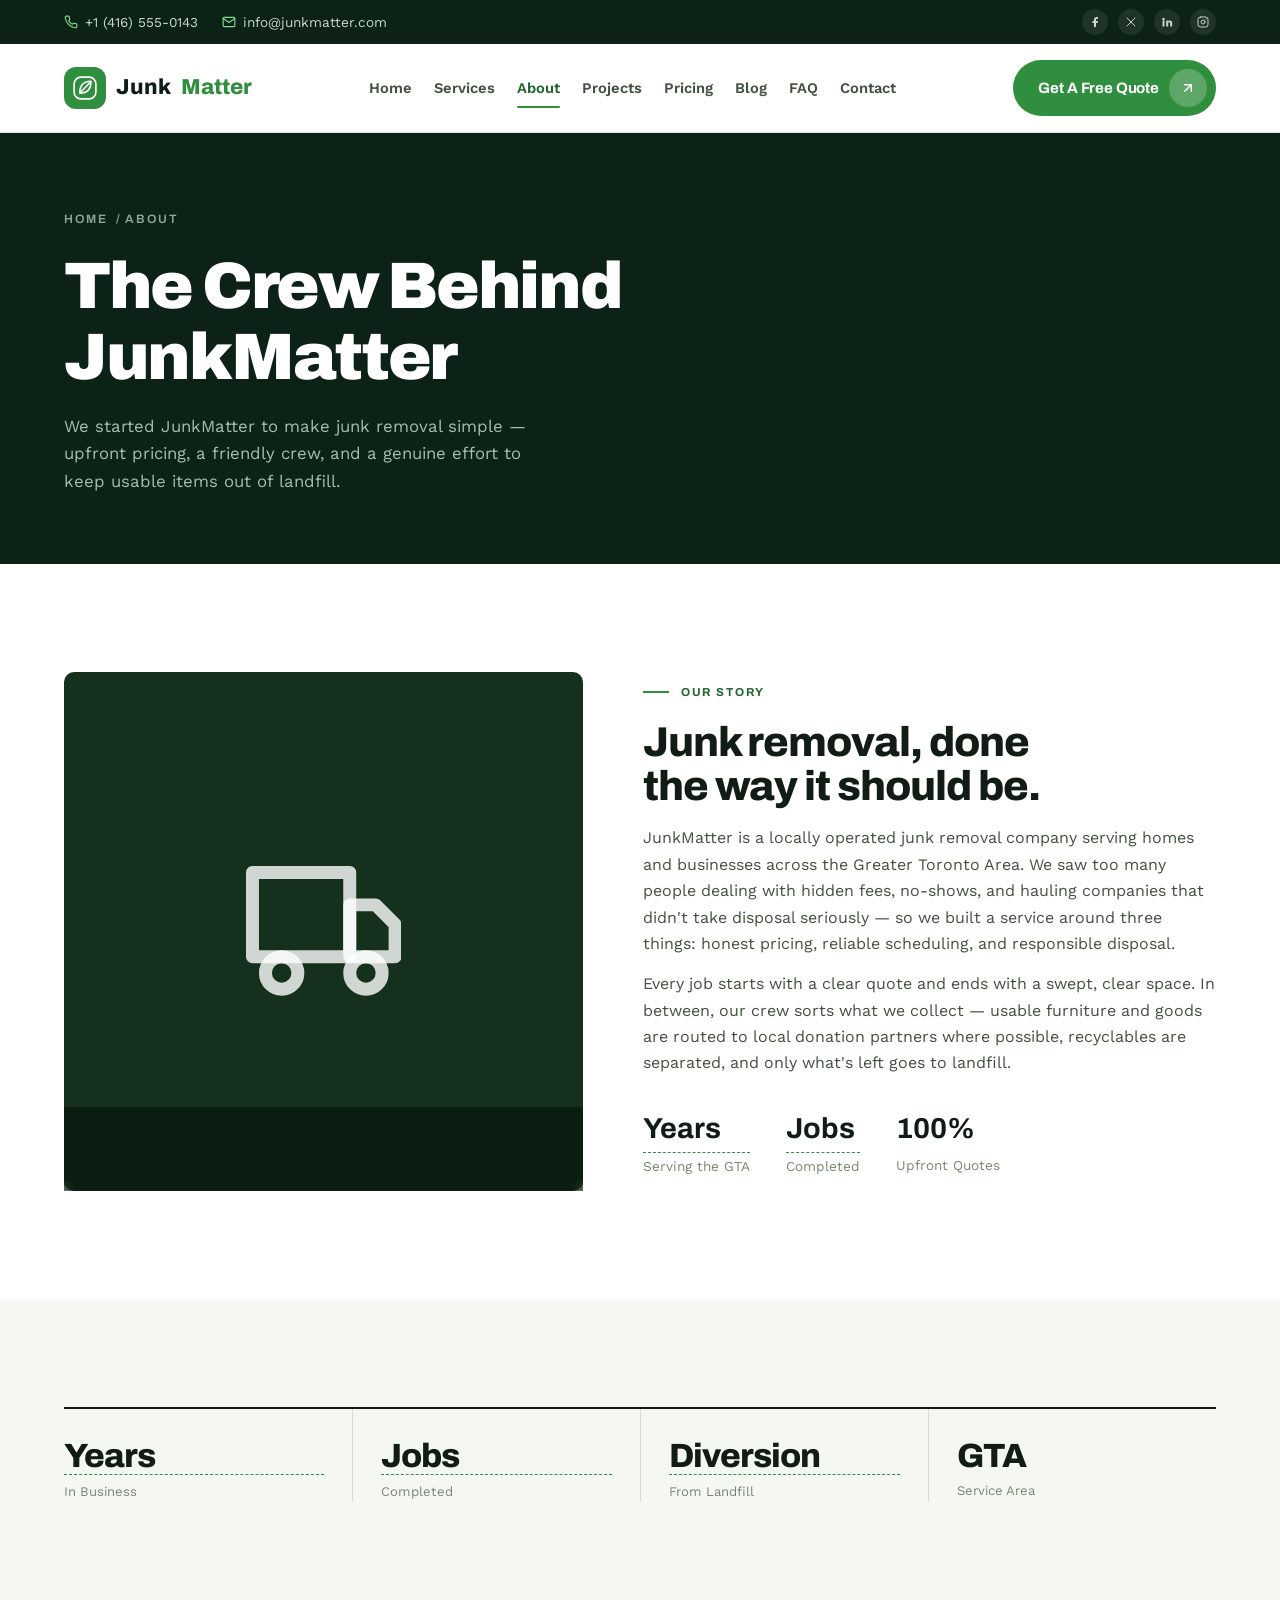
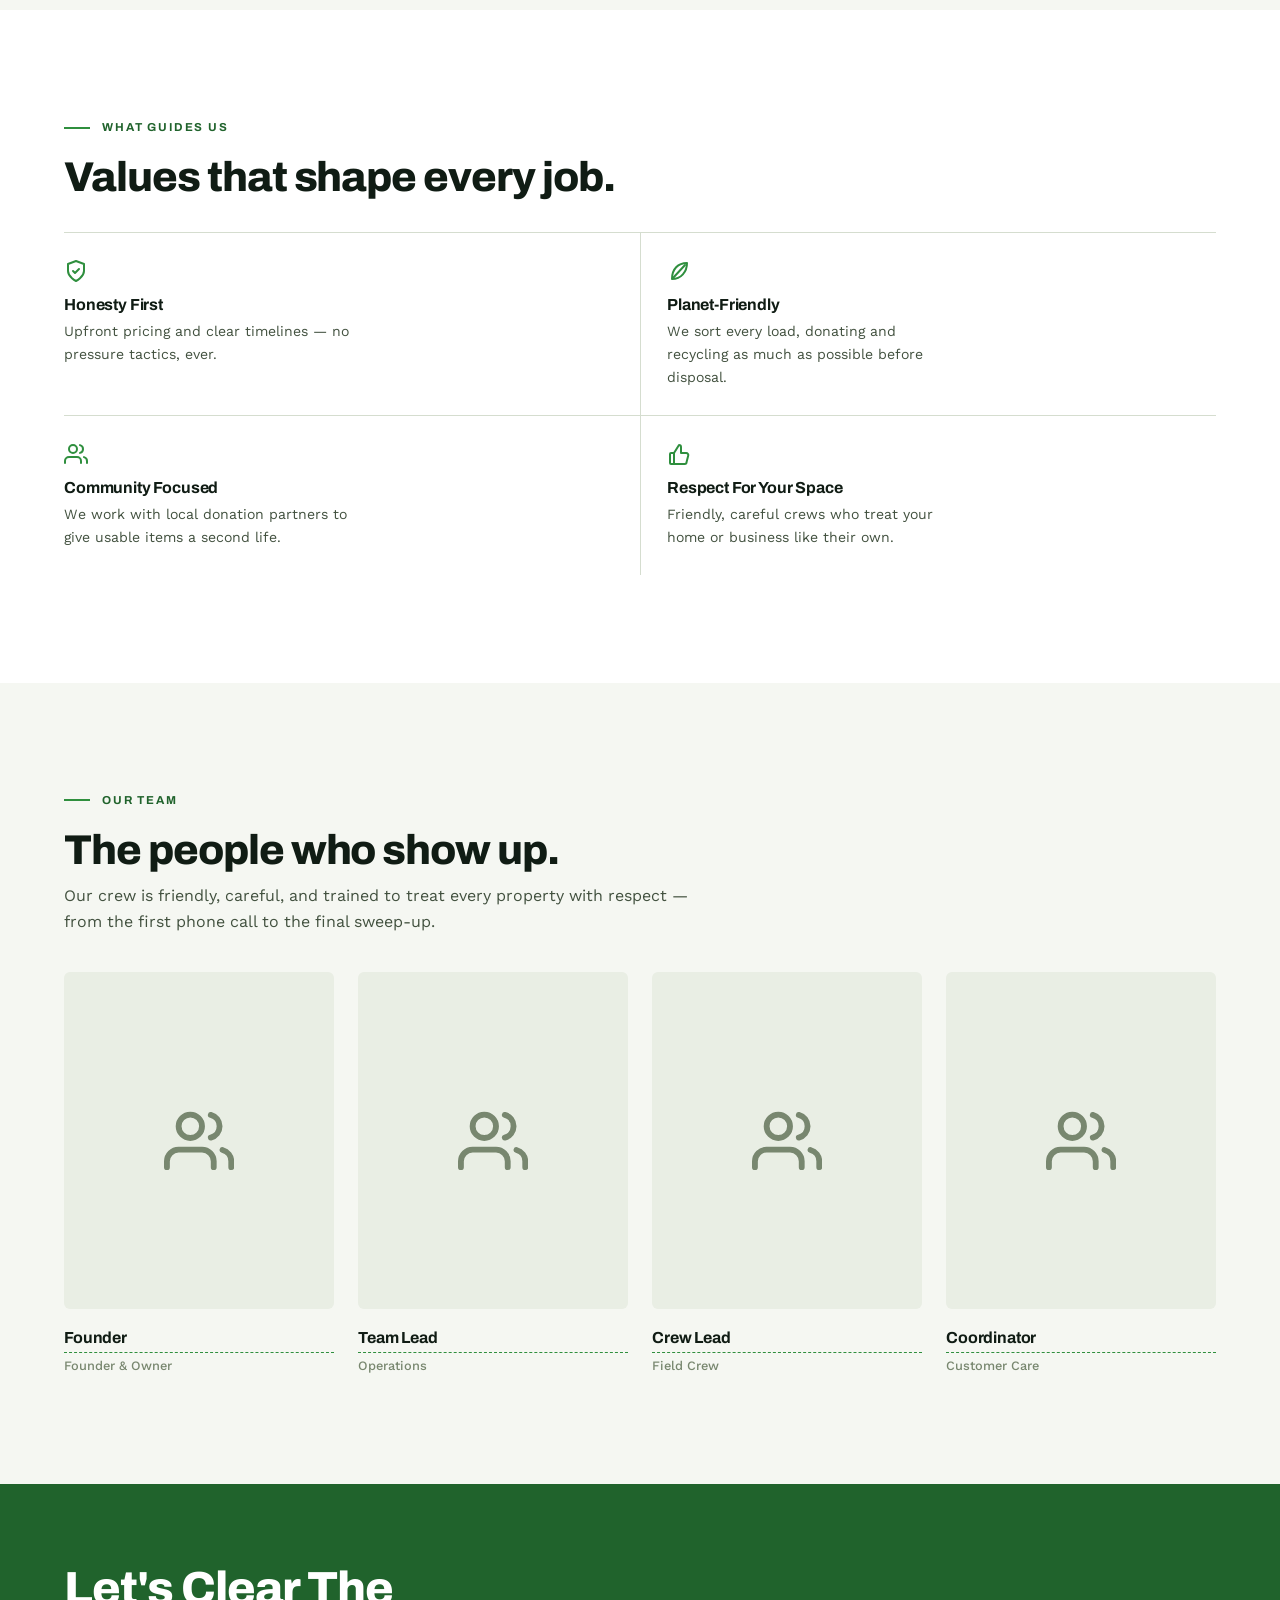
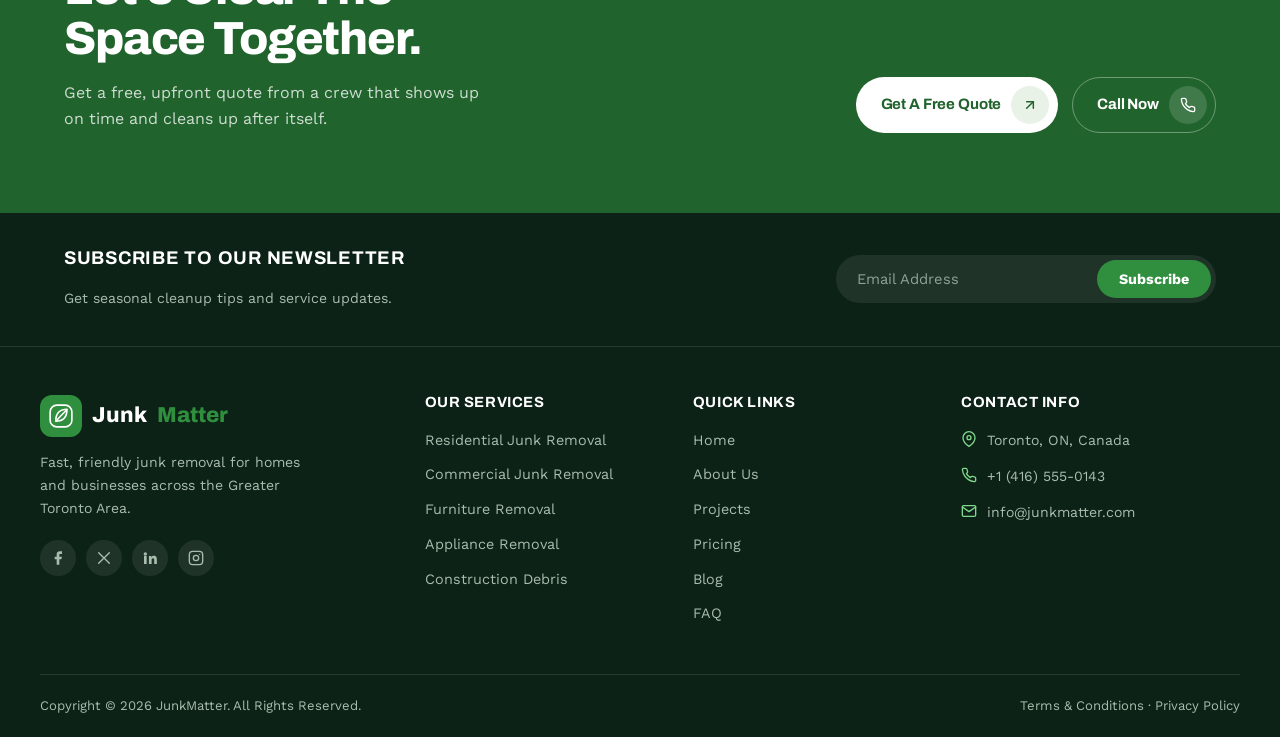
==== about.html @ ed6e687f "Correct contact email domain to junkmatter.com Updates both the mailto: hrefs and the visible text a" ====
<!DOCTYPE html>
<html lang="en">
<head>
<meta charset="UTF-8">
<meta name="viewport" content="width=device-width, initial-scale=1.0">
<title>About Us | JunkMatter</title>
<meta name="description" content="Meet JunkMatter — a local junk removal company serving the Greater Toronto Area with upfront pricing, a friendly crew, and a commitment to donating and recycling before anything goes to landfill.">
<!-- Social sharing. images/social-banner.jpg is the marketing banner
     (logo + headline + CTA baked in) — the one place a composite
     graphic belongs, since link previews have no layout of their own.
     NOTE: once the domain is live, change og:image to an absolute URL
     (https://yourdomain.com/images/social-banner.jpg) — several
     platforms will not resolve a relative path. -->
<meta property="og:type" content="website">
<meta property="og:site_name" content="JunkMatter">
<meta property="og:title" content="About Us | JunkMatter">
<meta property="og:description" content="Meet JunkMatter — a local junk removal company serving the Greater Toronto Area with upfront pricing, a friendly crew, and a commitment to donating and recycling before anything goes to landfill.">
<meta property="og:image" content="images/social-banner.jpg">
<meta property="og:image:width" content="1200">
<meta property="og:image:height" content="630">
<meta property="og:image:alt" content="JunkMatter — we haul, you relax. Fast, friendly junk removal.">
<meta name="twitter:card" content="summary_large_image">
<meta name="twitter:title" content="About Us | JunkMatter">
<meta name="twitter:description" content="Meet JunkMatter — a local junk removal company serving the Greater Toronto Area with upfront pricing, a friendly crew, and a commitment to donating and recycling before anything goes to landfill.">
<meta name="twitter:image" content="images/social-banner.jpg">
<meta name="theme-color" content="#0d2216">
<link rel="icon" href="images/favicon.png" sizes="any">
<link rel="apple-touch-icon" href="images/apple-touch-icon.png">
<link rel="stylesheet" href="css/style.css">
<script>document.documentElement.classList.add('js')</script>
</head>
<body>

<svg style="position:absolute;width:0;height:0;overflow:hidden" aria-hidden="true">
<defs>
<symbol id="icon-mark" viewBox="0 0 32 32" fill="none" stroke="currentColor" stroke-width="2.2" stroke-linecap="round" stroke-linejoin="round"><rect x="1.5" y="1.5" width="29" height="29" rx="9"/><path d="M9 23C9 12 15 7 24 7C24 18 18 23 9 23Z"/><path d="M10.5 21.5C14 17.5 18 13.5 22.5 9"/></symbol>
<symbol id="icon-phone" viewBox="0 0 24 24" fill="none" stroke="currentColor" stroke-width="2" stroke-linecap="round" stroke-linejoin="round"><path d="M22 16.92v3a2 2 0 0 1-2.18 2 19.79 19.79 0 0 1-8.63-3.07 19.5 19.5 0 0 1-6-6 19.79 19.79 0 0 1-3.07-8.67A2 2 0 0 1 4.11 2h3a2 2 0 0 1 2 1.72c.127.96.361 1.903.7 2.81a2 2 0 0 1-.45 2.11L8.09 9.91a16 16 0 0 0 6 6l1.27-1.27a2 2 0 0 1 2.11-.45c.907.339 1.85.573 2.81.7A2 2 0 0 1 22 16.92z"/></symbol>
<symbol id="icon-mail" viewBox="0 0 24 24" fill="none" stroke="currentColor" stroke-width="2" stroke-linecap="round" stroke-linejoin="round"><rect x="2" y="4" width="20" height="16" rx="2"/><path d="M22 6l-10 7L2 6"/></symbol>
<symbol id="icon-map-pin" viewBox="0 0 24 24" fill="none" stroke="currentColor" stroke-width="2" stroke-linecap="round" stroke-linejoin="round"><path d="M21 10c0 7-9 13-9 13s-9-6-9-13a9 9 0 0 1 18 0z"/><circle cx="12" cy="10" r="3"/></symbol>
<symbol id="icon-facebook" viewBox="0 0 24 24" fill="currentColor" stroke="none"><path d="M18 2h-3a5 5 0 0 0-5 5v3H7v4h3v8h4v-8h3l1-4h-4V7a1 1 0 0 1 1-1h3z"/></symbol>
<symbol id="icon-x" viewBox="0 0 24 24" fill="none" stroke="currentColor" stroke-width="2" stroke-linecap="round" stroke-linejoin="round"><path d="M4 4l16 16M20 4L4 20"/></symbol>
<symbol id="icon-linkedin" viewBox="0 0 24 24" fill="currentColor" stroke="none"><path d="M4.98 3.5a2.5 2.5 0 1 1 0 5 2.5 2.5 0 0 1 0-5zM3 9h4v12H3V9zm7 0h3.8v1.7h.1c.5-.9 1.8-1.9 3.7-1.9 4 0 4.7 2.6 4.7 6v6.2h-4v-5.5c0-1.3 0-3-1.8-3s-2.1 1.4-2.1 2.9V21h-4V9z"/></symbol>
<symbol id="icon-instagram" viewBox="0 0 24 24" fill="none" stroke="currentColor" stroke-width="2" stroke-linecap="round" stroke-linejoin="round"><rect x="2" y="2" width="20" height="20" rx="5"/><circle cx="12" cy="12" r="4"/><circle cx="17.5" cy="6.5" r="1" fill="currentColor" stroke="none"/></symbol>
<symbol id="icon-arrow-up-right" viewBox="0 0 24 24" fill="none" stroke="currentColor" stroke-width="2.2" stroke-linecap="round" stroke-linejoin="round"><path d="M7 17L17 7"/><path d="M7 7h10v10"/></symbol>
<symbol id="icon-arrow-right" viewBox="0 0 24 24" fill="none" stroke="currentColor" stroke-width="2" stroke-linecap="round" stroke-linejoin="round"><path d="M5 12h14"/><path d="M12 5l7 7-7 7"/></symbol>
<symbol id="icon-check" viewBox="0 0 24 24" fill="none" stroke="currentColor" stroke-width="2" stroke-linecap="round" stroke-linejoin="round"><path d="M20 6L9 17l-5-5"/></symbol>
<symbol id="icon-shield" viewBox="0 0 24 24" fill="none" stroke="currentColor" stroke-width="2" stroke-linecap="round" stroke-linejoin="round"><path d="M12 22s8-4 8-10V5l-8-3-8 3v7c0 6 8 10 8 10z"/><path d="M9 12l2 2 4-4"/></symbol>
<symbol id="icon-leaf" viewBox="0 0 24 24" fill="none" stroke="currentColor" stroke-width="2" stroke-linecap="round" stroke-linejoin="round"><path d="M5 20C5 10 11 4 20 4C20 13 14 20 5 20Z"/><path d="M6.5 18.5C10 14.5 14 10.5 18 6"/></symbol>
<symbol id="icon-truck" viewBox="0 0 24 24" fill="none" stroke="currentColor" stroke-width="2" stroke-linecap="round" stroke-linejoin="round"><rect x="1" y="3" width="15" height="13"/><path d="M16 8h4l3 3v5h-7V8z"/><circle cx="5.5" cy="18.5" r="2.5"/><circle cx="18.5" cy="18.5" r="2.5"/></symbol>
<symbol id="icon-users" viewBox="0 0 24 24" fill="none" stroke="currentColor" stroke-width="2" stroke-linecap="round" stroke-linejoin="round"><path d="M17 21v-2a4 4 0 0 0-4-4H5a4 4 0 0 0-4 4v2"/><circle cx="9" cy="7" r="4"/><path d="M23 21v-2a4 4 0 0 0-3-3.87"/><path d="M16 3.13a4 4 0 0 1 0 7.75"/></symbol>
<symbol id="icon-hand" viewBox="0 0 24 24" fill="none" stroke="currentColor" stroke-width="2" stroke-linecap="round" stroke-linejoin="round"><path d="M7 22V11l5-8a2 2 0 0 1 2 2v6h5.3a2 2 0 0 1 1.94 2.5l-1.65 6.5A2 2 0 0 1 17.65 22H7Z"/><path d="M7 22H4a1 1 0 0 1-1-1V12a1 1 0 0 1 1-1h3"/></symbol>
<symbol id="icon-clock" viewBox="0 0 24 24" fill="none" stroke="currentColor" stroke-width="2" stroke-linecap="round" stroke-linejoin="round"><circle cx="12" cy="12" r="9"/><path d="M12 7v5l3.5 2"/></symbol>
</defs>
</svg>

<div class="topbar">
  <div class="wrap">
    <div class="topbar-left">
      <a href="tel:14165550143"><svg><use href="#icon-phone"/></svg> +1 (416) 555-0143</a>
      <a href="mailto:info@junkmatter.com"><svg><use href="#icon-mail"/></svg> info@junkmatter.com</a>
    </div>
    <div class="topbar-social">
      <a href="#" aria-label="Facebook"><svg><use href="#icon-facebook"/></svg></a>
      <a href="#" aria-label="X"><svg><use href="#icon-x"/></svg></a>
      <a href="#" aria-label="LinkedIn"><svg><use href="#icon-linkedin"/></svg></a>
      <a href="#" aria-label="Instagram"><svg><use href="#icon-instagram"/></svg></a>
    </div>
  </div>
</div>

<header class="site-header">
  <nav class="nav wrap">
    <a href="index.html" class="brand">
      <span class="mark"><svg><use href="#icon-mark"/></svg></span>
      Junk<span class="accent">Matter</span>
    </a>
    <div class="nav-links">
      <a href="index.html">Home</a>
      <a href="services.html">Services</a>
      <a href="about.html" class="active">About</a>
      <a href="projects.html">Projects</a>
      <a href="pricing.html">Pricing</a>
      <a href="blog.html">Blog</a>
      <a href="faq.html">FAQ</a>
      <a href="contact.html">Contact</a>
    </div>
    <div class="nav-cta">
      <a href="contact.html" class="btn btn-solid"><span class="label">Get A Free Quote</span><span class="ic"><svg><use href="#icon-arrow-up-right"/></svg></span></a>
      <button class="nav-toggle" aria-label="Toggle menu"><span></span><span></span><span></span></button>
    </div>
  </nav>
</header>

<section class="page-hero">
  <div class="wrap">
    <div class="crumb"><a href="index.html">Home</a> / About</div>
    <h1>The Crew Behind JunkMatter</h1>
    <p class="lead">We started JunkMatter to make junk removal simple — upfront pricing, a friendly crew, and a genuine effort to keep usable items out of landfill.</p>
  </div>
</section>

<section class="section">
  <div class="wrap about-grid">
    <div class="about-visual reveal">
      <div class="frame"><img class="photo" src="images/about/crew.jpg" alt="The JunkMatter crew standing beside their truck" width="800" height="800" loading="lazy" decoding="async"><svg><use href="#icon-truck"/></svg></div>
      <div class="float-card">
        <span class="ic"><svg><use href="#icon-leaf"/></svg></span>
        <div><b>Donation &amp; Recycling First</b><span>Sorted before disposal</span></div>
      </div>
    </div>
    <div class="reveal">
      <p class="eyebrow">Our Story</p>
      <h2>Junk removal, done the way it should be.</h2>
      <p style="margin-top:16px">JunkMatter is a locally operated junk removal company serving homes and businesses across the Greater Toronto Area. We saw too many people dealing with hidden fees, no-shows, and hauling companies that didn't take disposal seriously — so we built a service around three things: honest pricing, reliable scheduling, and responsible disposal.</p>
      <p style="margin-top:14px">Every job starts with a clear quote and ends with a swept, clear space. In between, our crew sorts what we collect — usable furniture and goods are routed to local donation partners where possible, recyclables are separated, and only what's left goes to landfill.</p>
      <div class="about-stats">
        <div><b class="ph" title="Add years in business">Years</b><span>Serving the GTA</span></div>
        <div><b class="ph" title="Add jobs completed count">Jobs</b><span>Completed</span></div>
        <div><b>100%</b><span>Upfront Quotes</span></div>
      </div>
    </div>
  </div>
</section>

<section class="section surface">
  <div class="wrap">
    <div class="stat-band reveal">
      <div><b class="ph" title="Add years in business">Years</b><span>In Business</span></div>
      <div><b class="ph" title="Add jobs completed count">Jobs</b><span>Completed</span></div>
      <div><b class="ph" title="Add landfill diversion rate">Diversion</b><span>From Landfill</span></div>
      <div><b>GTA</b><span>Service Area</span></div>
    </div>
  </div>
</section>

<section class="section">
  <div class="wrap">
    <p class="eyebrow">What Guides Us</p>
    <h2>Values that shape every job.</h2>
    <div class="why-list" style="margin-top:32px">
      <div class="why-item reveal">
        <span class="ic"><svg><use href="#icon-shield"/></svg></span>
        <h4>Honesty First</h4>
        <p>Upfront pricing and clear timelines — no pressure tactics, ever.</p>
      </div>
      <div class="why-item reveal">
        <span class="ic"><svg><use href="#icon-leaf"/></svg></span>
        <h4>Planet-Friendly</h4>
        <p>We sort every load, donating and recycling as much as possible before disposal.</p>
      </div>
      <div class="why-item reveal">
        <span class="ic"><svg><use href="#icon-users"/></svg></span>
        <h4>Community Focused</h4>
        <p>We work with local donation partners to give usable items a second life.</p>
      </div>
      <div class="why-item reveal">
        <span class="ic"><svg><use href="#icon-hand"/></svg></span>
        <h4>Respect For Your Space</h4>
        <p>Friendly, careful crews who treat your home or business like their own.</p>
      </div>
    </div>
  </div>
</section>

<section class="section surface">
  <div class="wrap">
    <p class="eyebrow">Our Team</p>
    <h2>The people who show up.</h2>
    <p class="lead" style="margin-top:10px;max-width:640px">Our crew is friendly, careful, and trained to treat every property with respect — from the first phone call to the final sweep-up.</p>
    <div class="team-grid" style="margin-top:36px">
      <div class="team-card reveal">
        <div class="team-photo"><img class="photo" src="images/about/team-1.jpg" alt="Portrait of the JunkMatter founder" width="400" height="500" loading="lazy" decoding="async"><svg><use href="#icon-users"/></svg></div>
        <b class="ph" title="Add team member name">Founder</b>
        <span>Founder &amp; Owner</span>
      </div>
      <div class="team-card reveal">
        <div class="team-photo"><img class="photo" src="images/about/team-2.jpg" alt="Portrait of the operations lead" width="400" height="500" loading="lazy" decoding="async"><svg><use href="#icon-users"/></svg></div>
        <b class="ph" title="Add team member name">Team Lead</b>
        <span>Operations</span>
      </div>
      <div class="team-card reveal">
        <div class="team-photo"><img class="photo" src="images/about/team-3.jpg" alt="Portrait of the field crew lead" width="400" height="500" loading="lazy" decoding="async"><svg><use href="#icon-users"/></svg></div>
        <b class="ph" title="Add team member name">Crew Lead</b>
        <span>Field Crew</span>
      </div>
      <div class="team-card reveal">
        <div class="team-photo"><img class="photo" src="images/about/team-4.jpg" alt="Portrait of the customer care coordinator" width="400" height="500" loading="lazy" decoding="async"><svg><use href="#icon-users"/></svg></div>
        <b class="ph" title="Add team member name">Coordinator</b>
        <span>Customer Care</span>
      </div>
    </div>
  </div>
</section>

<section class="final-cta reveal">
  <div class="wrap">
    <h2>Let's Clear The Space Together.</h2>
    <p>Get a free, upfront quote from a crew that shows up on time and cleans up after itself.</p>
    <div class="row">
      <a href="contact.html" class="btn btn-white"><span class="label">Get A Free Quote</span><span class="ic"><svg><use href="#icon-arrow-up-right"/></svg></span></a>
      <a href="tel:14165550143" class="btn btn-outline-light"><span class="label">Call Now</span><span class="ic"><svg><use href="#icon-phone"/></svg></span></a>
    </div>
  </div>
</section>

<footer>
  <div class="footer-top">
    <div class="wrap">
      <div>
        <h4>Subscribe To Our Newsletter</h4>
        <p>Get seasonal cleanup tips and service updates.</p>
      </div>
      <form class="newsletter-form" id="newsletter-form">
        <input type="email" placeholder="Email Address" required aria-label="Email address">
        <button type="submit">Subscribe</button>
      </form>
    </div>
  </div>
  <div class="wrap footer-grid">
    <div class="footer-brand">
      <a href="index.html" class="brand"><span class="mark"><svg><use href="#icon-mark"/></svg></span>Junk<span class="accent">Matter</span></a>
      <p>Fast, friendly junk removal for homes and businesses across the Greater Toronto Area.</p>
      <div class="footer-social">
        <a href="#" aria-label="Facebook"><svg><use href="#icon-facebook"/></svg></a>
        <a href="#" aria-label="X"><svg><use href="#icon-x"/></svg></a>
        <a href="#" aria-label="LinkedIn"><svg><use href="#icon-linkedin"/></svg></a>
        <a href="#" aria-label="Instagram"><svg><use href="#icon-instagram"/></svg></a>
      </div>
    </div>
    <div>
      <h4>Our Services</h4>
      <div class="footer-links">
        <a href="service-residential.html">Residential Junk Removal</a>
        <a href="services.html#commercial">Commercial Junk Removal</a>
        <a href="services.html#furniture">Furniture Removal</a>
        <a href="services.html#appliance">Appliance Removal</a>
        <a href="services.html#construction">Construction Debris</a>
      </div>
    </div>
    <div>
      <h4>Quick Links</h4>
      <div class="footer-links">
        <a href="index.html">Home</a>
        <a href="about.html">About Us</a>
        <a href="projects.html">Projects</a>
        <a href="pricing.html">Pricing</a>
        <a href="blog.html">Blog</a>
        <a href="faq.html">FAQ</a>
      </div>
    </div>
    <div>
      <h4>Contact Info</h4>
      <ul class="footer-contact">
        <li><svg><use href="#icon-map-pin"/></svg> Toronto, ON, Canada</li>
        <li><svg><use href="#icon-phone"/></svg> <a href="tel:14165550143">+1 (416) 555-0143</a></li>
        <li><svg><use href="#icon-mail"/></svg> <a href="mailto:info@junkmatter.com">info@junkmatter.com</a></li>
      </ul>
    </div>
  </div>
  <div class="wrap footer-bottom">
    <span>Copyright © <span class="current-year">2026</span> JunkMatter. All Rights Reserved.</span>
    <span><a href="#">Terms &amp; Conditions</a> · <a href="#">Privacy Policy</a></span>
  </div>
</footer>

<div class="mobile-call-bar">
  <span>Need junk gone today?</span>
  <a href="tel:14165550143"><svg><use href="#icon-phone"/></svg> Call Now</a>
</div>

<button class="back-top" aria-label="Back to top"><svg style="transform:rotate(-90deg)"><use href="#icon-arrow-right"/></svg></button>

<script src="js/main.js"></script>
</body>
</html>
---- css/style.css ----
/* ============================================================
   JUNKMATTER — Stylesheet
   Design tokens + component system, inspired by the Junkly
   reference (rounded arch photo-cards, pill buttons, dark-green
   utility bar) built as an original implementation.
   ============================================================ */
@import url('https://fonts.googleapis.com/css2?family=Archivo:wght@500;600;700;800;900&family=Work+Sans:ital,wght@0,400;0,500;0,600;1,400&display=swap');

:root{
  /* Color — neutrals carry a slight green bias so they read as chosen,
     not as default greys sitting next to the brand colour. */
  --ink:#101c14;
  --ink-soft:#42513f;
  --muted:#78876f;
  --green-900:#0d2216;
  --green-800:#15311d;
  --green-700:#1d4327;
  --accent:#2f8f3e;
  --accent-dark:#20632c;
  --accent-light:#e9f2e7;
  --paper:#ffffff;
  --surface:#f5f7f2;
  --surface-2:#e9eee4;
  --border:#e2e7dd;
  --rule:#d5ddcf;
  --white:#ffffff;
  --star:#c98a2b;

  /* Typography — Archivo is a sturdy grotesque that holds up at heavy
     display weights; Work Sans keeps running text humanist and quiet. */
  --font-display:'Archivo','Helvetica Neue',-apple-system,BlinkMacSystemFont,sans-serif;
  --font-body:'Work Sans',-apple-system,BlinkMacSystemFont,sans-serif;

  /* Radius — deliberately small. The arch card's top curve is the one
     place the design allows a large radius, so it stays distinctive. */
  --radius-sm:3px;
  --radius-md:6px;
  --radius-lg:10px;
  --radius-pill:999px;

  /* Shadow — reserved for genuinely floating elements only. */
  --shadow-sm:0 1px 2px rgba(16,28,20,.05);
  --shadow-md:0 6px 20px rgba(16,28,20,.07);
  --shadow-lg:0 16px 40px rgba(16,28,20,.10);
  --container:1200px;
  --transition:.18s ease;
}

*,*::before,*::after{box-sizing:border-box;margin:0;padding:0}
html{scroll-behavior:smooth}
body{
  font-family:var(--font-body);
  color:var(--ink-soft);
  background:var(--paper);
  line-height:1.65;
  -webkit-font-smoothing:antialiased;
}
img,svg{max-width:100%;display:block}
a{color:inherit;text-decoration:none}
ul{list-style:none}
button{font-family:inherit;cursor:pointer;border:none;background:none}
input,textarea,select{font-family:inherit;font-size:1rem}
h1,h2,h3,h4{font-family:var(--font-display);color:var(--ink);font-weight:800;line-height:1.08;letter-spacing:-.025em;text-wrap:balance}
h1{font-size:clamp(2.5rem,5.4vw,4.1rem);font-weight:900;letter-spacing:-.035em}
h2{font-size:clamp(1.85rem,3.4vw,2.6rem)}
h3{font-size:1.1rem;font-weight:700;line-height:1.25;letter-spacing:-.015em}
h4{font-size:1rem;font-weight:700;letter-spacing:-.01em}
p{max-width:62ch}
strong,b{font-weight:700}
:focus-visible{outline:2.5px solid var(--accent);outline-offset:3px}
@media(prefers-reduced-motion:reduce){
  .reveal{transition:none !important;opacity:1 !important;transform:none !important}
  *{scroll-behavior:auto !important}
}

.wrap{max-width:var(--container);margin:0 auto;padding:0 24px}
@media(max-width:640px){.wrap{padding:0 20px}}
.section{padding:108px 0}
@media(max-width:960px){.section{padding:80px 0}}
@media(max-width:760px){.section{padding:60px 0}}
.section.tight{padding:64px 0}
.section.surface{background:var(--surface)}
.section.ink{background:var(--green-900);color:#c9d6cd}
.section.ink h2,.section.ink h3{color:#fff}
.section.ink p{color:#a9bcae}

/* Editorial label: a rule and a word. No pill, no dot. */
.eyebrow{
  display:flex;align-items:center;gap:12px;font-family:var(--font-display);
  font-size:.72rem;font-weight:700;letter-spacing:.16em;text-transform:uppercase;
  color:var(--accent-dark);margin-bottom:18px;
}
.eyebrow::before{content:"";width:26px;height:2px;background:var(--accent);flex-shrink:0}
.eyebrow.on-ink{color:#8fd39b}
.eyebrow.on-ink::before{background:#8fd39b}
.section-head{max-width:34rem}
.section-head.center{margin:0 auto;text-align:center}
.section-head.center .eyebrow{justify-content:center}
.section-head p{margin-top:16px;font-size:1.02rem}
.section-head h2+p{max-width:46ch}
.section-head-row{display:flex;justify-content:space-between;align-items:flex-end;gap:32px;margin-bottom:48px;flex-wrap:wrap}
.section-head-row .section-head{margin-bottom:0}

/* Buttons */
.btn{
  display:inline-flex;align-items:center;gap:10px;font-family:var(--font-display);font-weight:700;
  font-size:.94rem;letter-spacing:-.01em;padding:8px 8px 8px 24px;border-radius:var(--radius-pill);
  border:1.5px solid transparent;
  transition:background var(--transition),color var(--transition),border-color var(--transition);
  white-space:nowrap;
}
.btn .ic{width:38px;height:38px;border-radius:50%;display:flex;align-items:center;justify-content:center;flex-shrink:0}
.btn .ic svg{width:16px;height:16px}
.btn-solid{background:var(--accent);color:#fff}
.btn-solid .ic{background:rgba(255,255,255,.22);color:#fff}
.btn-solid:hover{background:var(--accent-dark)}
.btn-dark{background:var(--green-900);color:#fff}
.btn-dark .ic{background:rgba(255,255,255,.14);color:#fff}
.btn-dark:hover{background:var(--green-800)}
.btn-outline{background:transparent;color:var(--ink);border-color:var(--border);padding:8px 8px 8px 24px}
.btn-outline .ic{background:var(--surface-2);color:var(--ink)}
.btn-outline:hover{border-color:var(--accent);color:var(--accent-dark)}
.btn-outline-light{background:transparent;color:#fff;border-color:rgba(255,255,255,.35)}
.btn-outline-light .ic{background:rgba(255,255,255,.14);color:#fff}
.btn-outline-light:hover{border-color:#fff}
.btn-white{background:#fff;color:var(--accent-dark)}
.btn-white .ic{background:var(--accent-light);color:var(--accent-dark)}
.btn-white:hover{background:var(--surface)}
.btn-sm{padding:6px 6px 6px 18px;font-size:.9rem}
.btn-sm .ic{width:30px;height:30px}
.btn-sm .ic svg{width:13px;height:13px}
.btn-block{width:100%;justify-content:space-between}
.text-link{display:inline-flex;align-items:center;gap:8px;font-weight:700;color:var(--accent-dark)}
.text-link svg{width:15px;height:15px}
.text-link:hover{color:var(--accent)}

/* Top utility bar */
.topbar{background:var(--green-900);color:#c9d6cd;font-size:.85rem}
.topbar .wrap{display:flex;justify-content:space-between;align-items:center;padding:9px 24px;gap:16px}
.topbar-left{display:flex;gap:24px;flex-wrap:wrap}
.topbar-left a{display:inline-flex;align-items:center;gap:7px}
.topbar-left a:hover{color:#fff}
.topbar-left svg{width:14px;height:14px;color:#7fd88c}
.topbar-social{display:flex;gap:10px}
.topbar-social a{width:26px;height:26px;border-radius:50%;background:rgba(255,255,255,.08);display:flex;align-items:center;justify-content:center}
.topbar-social a:hover{background:var(--accent)}
.topbar-social svg{width:12px;height:12px}
@media(max-width:700px){.topbar-left a:nth-child(2){display:none}}
@media(max-width:520px){.topbar{display:none}}

/* Header */
.site-header{position:sticky;top:0;z-index:100;background:#fff;border-bottom:1px solid var(--border)}
.nav{display:flex;align-items:center;justify-content:space-between;padding:16px 24px;gap:20px}
.brand{display:flex;align-items:center;gap:10px;font-family:var(--font-display);font-weight:800;font-size:1.35rem;color:var(--ink)}
.brand .mark{width:42px;height:42px;border-radius:12px;background:var(--accent);color:#fff;display:flex;align-items:center;justify-content:center;flex-shrink:0}
.brand .mark svg{width:24px;height:24px}
.brand .accent{color:var(--accent)}
.nav-links{display:flex;gap:22px;align-items:center}
.nav-links a{font-weight:600;font-size:.92rem;color:var(--ink-soft);position:relative;padding:6px 0;white-space:nowrap}
.nav-links a:hover,.nav-links a.active{color:var(--accent-dark)}
.nav-links a.active::after{content:"";position:absolute;left:0;right:0;bottom:-2px;height:2px;background:var(--accent);border-radius:2px}
.nav-cta{display:flex;align-items:center;gap:18px;flex-shrink:0}
.nav-toggle{display:none;flex-direction:column;gap:5px;padding:8px}
.nav-toggle span{width:24px;height:2.5px;background:var(--ink);border-radius:2px}
@media(max-width:1180px){
  .nav-links{
    position:fixed;top:0;right:-100%;height:100vh;width:min(320px,86vw);background:#fff;
    flex-direction:column;justify-content:flex-start;padding:104px 32px 32px;gap:26px;
    box-shadow:var(--shadow-lg);transition:right .3s ease;z-index:200;
  }
  .nav-links a{font-size:.98rem}
  .nav-links.open{right:0}
  .nav-toggle{display:flex}
  body.nav-open::before{content:"";position:fixed;inset:0;background:rgba(15,40,24,.5);z-index:190}
}
@media(max-width:520px){.nav-cta .btn-solid span.label{display:none}.nav-cta .btn-solid{padding:8px}}

/* Hero */
.hero{position:relative;overflow:hidden;background:var(--green-900)}
.hero-grid{display:grid;grid-template-columns:1fr 1fr;gap:0;align-items:stretch;min-height:600px}
@media(max-width:960px){.hero-grid{grid-template-columns:1fr;min-height:0}}
.hero-text{padding:80px 24px 80px 0;color:#fff;max-width:600px;margin-left:auto;width:100%}
.hero-text .wrap-inner{max-width:560px;margin-left:auto;padding-left:24px}
@media(max-width:960px){.hero-text{padding:56px 24px 40px;max-width:none;margin:0}.hero-text .wrap-inner{max-width:none;margin:0;padding-left:0}}
.hero h1{color:#fff;font-size:clamp(2.3rem,4.6vw,3.4rem)}
.hero .lead{margin-top:18px;font-size:1.1rem;color:#d3e2d6;max-width:480px}
.hero-cta{display:flex;gap:14px;flex-wrap:wrap;margin-top:30px}
.hero-rating{display:flex;align-items:center;gap:14px;margin-top:34px;padding-top:24px;border-top:1px solid rgba(255,255,255,.14)}
.hero-rating .stars{display:flex;gap:2px;color:var(--star)}
.hero-rating .stars svg{width:16px;height:16px}
.hero-rating .txt{font-size:.86rem;color:#c9d6cd}
.hero-rating .txt b{color:#fff}
.hero-visual{position:relative;background:var(--accent-dark);min-height:340px}
.hero-visual svg.illustration{position:absolute;inset:8px 0 96px;width:100%;height:auto;color:rgba(255,255,255,.72)}
@media(max-width:960px){.hero-visual svg.illustration{inset:8px 0 88px}}
/* Sits flush to the foot of the visual as a caption band rather than a
   floating card — no shadow, no radius, no hovering widget. */
.hero-panel{
  position:absolute;left:0;bottom:0;right:0;background:rgba(8,20,12,.55);
  backdrop-filter:blur(3px);border-top:1px solid rgba(255,255,255,.16);
  padding:20px 40px;display:flex;justify-content:space-between;gap:24px;flex-wrap:wrap;
}
@media(max-width:960px){.hero-panel{padding:18px 24px}}
.hero-panel div b{display:block;font-family:var(--font-display);font-weight:800;font-size:1.35rem;letter-spacing:-.02em;color:#fff}
.hero-panel div span{font-size:.78rem;color:#a9bcae}
.hero-panel .ph{border-bottom-color:rgba(255,255,255,.5)}
@media(max-width:960px){.hero-visual{min-height:280px}}

/* Trust bar */
.trust-bar{background:var(--surface);border-bottom:1px solid var(--border)}
.trust-bar .wrap{display:flex;flex-wrap:wrap;gap:28px;justify-content:space-between;align-items:center;padding:22px 24px}
.trust-item{display:flex;align-items:center;gap:10px;font-weight:700;font-size:.9rem;color:var(--ink)}
.trust-item svg{width:20px;height:20px;color:var(--accent)}

/* Arch panel — the one place a large radius is allowed, because the
   arch is the design's signature shape. Kept tonal rather than
   saturated so a six-up grid reads as a set, not as wallpaper. */
.arch-frame{
  aspect-ratio:3/2;border-radius:120px 120px var(--radius-md) var(--radius-md);overflow:hidden;
  background:var(--surface-2);display:flex;align-items:center;justify-content:center;
  position:relative;transition:background var(--transition);
}
.arch-frame svg{width:30%;height:30%;stroke-width:1.5;color:var(--accent-dark);transition:color var(--transition)}

/* Service cards grid — cards are flow columns so the action links sit
   on a common baseline regardless of how long the description runs. */
.service-grid{display:grid;grid-template-columns:repeat(3,1fr);gap:48px 36px}
@media(max-width:960px){.service-grid{grid-template-columns:repeat(2,1fr)}}
@media(max-width:620px){.service-grid{grid-template-columns:1fr;max-width:340px;margin:0 auto}}
.service-card{display:flex;flex-direction:column}
.service-card h3{margin-top:22px;font-size:1.08rem}
.service-card p{margin-top:7px;font-size:.9rem;max-width:34ch}
.service-card .text-link{margin-top:auto;padding-top:14px;font-size:.86rem}
.service-card:hover .arch-frame{background:var(--green-900)}
.service-card:hover .arch-frame svg{color:#fff}

/* How it works — a real sequence, so the numbering carries meaning.
   No boxes: a hairline rule per step does the separating. */
.steps{display:grid;grid-template-columns:repeat(3,1fr);gap:0}
@media(max-width:760px){.steps{grid-template-columns:1fr;max-width:460px}}
.step{padding:26px 34px 0 0;border-top:2px solid var(--ink)}
.step+.step{padding-left:34px;border-left:1px solid var(--rule)}
@media(max-width:760px){
  .step{padding:22px 0 0}
  .step+.step{padding-left:0;border-left:none;margin-top:26px}
}
.step-num{
  display:block;font-family:var(--font-display);font-weight:800;font-size:.78rem;
  letter-spacing:.16em;color:var(--accent-dark);margin-bottom:14px;
}
.step h3{margin-bottom:11px;font-size:1.15rem}
.step p{font-size:.9rem;max-width:32ch;line-height:1.6}

/* About split */
.about-grid{display:grid;grid-template-columns:.95fr 1.05fr;gap:60px;align-items:center}
@media(max-width:900px){.about-grid{grid-template-columns:1fr;gap:36px}}
.about-visual{position:relative}
.about-visual .frame{border-radius:var(--radius-lg);overflow:hidden;aspect-ratio:1/1;background:var(--green-800);display:flex;align-items:center;justify-content:center}
.about-visual .frame svg{width:30%;height:30%;color:rgba(255,255,255,.8)}
.about-visual .float-card{
  position:absolute;left:0;right:0;bottom:0;background:rgba(8,20,12,.62);backdrop-filter:blur(3px);
  border-top:1px solid rgba(255,255,255,.16);padding:18px 22px;
  display:flex;gap:13px;align-items:center;
}
.about-visual .float-card .ic{color:#8fd39b;display:flex;align-items:center;flex-shrink:0}
.about-visual .float-card .ic svg{width:22px;height:22px}
.about-visual .float-card b{display:block;font-size:.92rem;color:#fff}
.about-visual .float-card span{display:block;font-size:.8rem;color:#a9bcae;margin-top:1px}
.about-stats{display:flex;gap:36px;margin-top:28px}
.about-stats div b{display:block;font-family:var(--font-display);font-size:1.8rem;color:var(--ink)}
.about-stats div span{font-size:.85rem;color:var(--muted)}

/* Stat band (ink) */
.stat-band{display:grid;grid-template-columns:repeat(4,1fr);gap:0;border-top:2px solid var(--ink)}
@media(max-width:700px){.stat-band{grid-template-columns:1fr 1fr}}
.stat-band div{padding:30px 28px 0 0}
.stat-band div+div{padding-left:28px;border-left:1px solid var(--rule)}
@media(max-width:700px){
  .stat-band div:nth-child(2n+1){padding-left:0;border-left:none}
  .stat-band div{padding-bottom:22px}
}
.stat-band b{display:block;font-family:var(--font-display);font-weight:800;font-size:2.1rem;letter-spacing:-.03em;color:var(--ink);line-height:1.05}
.stat-band span{font-size:.82rem;color:var(--muted);display:block;margin-top:6px}

/* Transform CTA band */
.split-cta{display:grid;grid-template-columns:1fr 1fr;border-radius:var(--radius-lg);overflow:hidden;min-height:280px}
@media(max-width:800px){.split-cta{grid-template-columns:1fr}}
.split-cta .visual{background:var(--accent-dark);display:flex;align-items:center;justify-content:center;min-height:220px}
.split-cta .visual svg{width:24%;height:24%;color:#fff;opacity:.85}
.split-cta .content{background:var(--green-900);color:#fff;padding:44px;display:flex;flex-direction:column;justify-content:center;gap:16px}
.split-cta .content h2{color:#fff;font-size:clamp(1.6rem,3vw,2.1rem)}
.split-cta .content p{color:#a9bcae}
.split-cta .content .row{display:flex;gap:14px;flex-wrap:wrap;margin-top:6px}

/* Why choose us */
.why-grid{display:grid;grid-template-columns:1fr 1fr;gap:56px;align-items:center}
@media(max-width:900px){.why-grid{grid-template-columns:1fr;gap:36px}}
.why-list{display:grid;grid-template-columns:1fr 1fr;gap:0;margin-top:4px}
@media(max-width:520px){.why-list{grid-template-columns:1fr}}
.why-item{padding:26px 26px 26px 0;border-top:1px solid var(--rule)}
.why-item:nth-child(2n){padding-left:26px;border-left:1px solid var(--rule)}
@media(max-width:520px){
  .why-item{padding:22px 0}
  .why-item:nth-child(2n){padding-left:0;border-left:none}
}
.why-item .ic{color:var(--accent);display:block;margin-bottom:13px}
.why-item .ic svg{width:24px;height:24px}
.why-item h4{font-size:1rem;margin-bottom:6px;font-family:var(--font-display);color:var(--ink)}
.why-item p{font-size:.88rem;max-width:32ch}
.why-item.center{grid-column:1/-1;padding:26px 0;border-left:none}
.why-item.center .ic{color:var(--accent)}

/* Projects / before-after */
.project-grid{display:grid;grid-template-columns:repeat(3,1fr);gap:28px}
@media(max-width:900px){.project-grid{grid-template-columns:repeat(2,1fr)}}
@media(max-width:620px){.project-grid{grid-template-columns:1fr;max-width:420px;margin:0 auto}}
.project-card{background:none}
.ba-split{display:flex;aspect-ratio:4/3;border-radius:var(--radius-md);overflow:hidden}
.ba-split div{flex:1;display:flex;flex-direction:column;align-items:center;justify-content:center;gap:8px;color:#fff;position:relative}
.ba-split div span.tag{position:absolute;top:10px;left:10px;font-family:var(--font-display);font-size:.7rem;letter-spacing:.05em;text-transform:uppercase;background:rgba(0,0,0,.28);padding:4px 10px;border-radius:var(--radius-pill)}
.ba-split .before{background:repeating-linear-gradient(135deg,#6b7568,#6b7568 10px,#5c6656 10px,#5c6656 20px)}
.ba-split .after{background:var(--accent-dark)}
.ba-split svg{width:34%;height:34%;opacity:.9}
.project-card .body{padding:16px 0 0}
.project-card h3{font-size:1.02rem}
.project-card p{font-size:.86rem;margin-top:5px;max-width:36ch}

/* Testimonials */
.testi-grid{display:grid;grid-template-columns:repeat(3,1fr);gap:0}
@media(max-width:900px){.testi-grid{grid-template-columns:1fr}}
.testi-card{padding:30px 32px 30px 0;border-top:1px solid var(--rule);position:relative}
.testi-card:not(:first-child){padding-left:32px;border-left:1px solid var(--rule)}
@media(max-width:900px){
  .testi-card{padding:26px 0}
  .testi-card:not(:first-child){padding-left:0;border-left:none}
}
.testi-card .stars{display:flex;gap:3px;color:var(--star);margin-bottom:16px}
.testi-card .stars svg{width:13px;height:13px}
.testi-card p{font-size:1.02rem;color:var(--ink);line-height:1.55;letter-spacing:-.01em}
.testi-who{display:flex;align-items:center;gap:11px;margin-top:22px}
.testi-avatar{width:34px;height:34px;border-radius:50%;background:var(--surface-2);color:var(--accent-dark);display:flex;align-items:center;justify-content:center;font-family:var(--font-display);font-weight:700;font-size:.75rem;flex-shrink:0}
.testi-who b{display:block;font-size:.87rem;color:var(--ink)}
.testi-who span{font-size:.78rem;color:var(--muted)}
.testi-note{font-size:.8rem;color:var(--muted);margin-top:14px}

/* Team grid */
.team-grid{display:grid;grid-template-columns:repeat(4,1fr);gap:24px}
@media(max-width:900px){.team-grid{grid-template-columns:repeat(2,1fr)}}
.team-card{text-align:center}
.team-card{text-align:left}
.team-photo{width:100%;aspect-ratio:4/5;border-radius:var(--radius-md);background:var(--surface-2);display:flex;align-items:center;justify-content:center;color:var(--muted);margin-bottom:16px}
.team-photo svg{width:26%;height:26%}
.team-card b{display:block;font-size:1rem;color:var(--ink);font-family:var(--font-display);letter-spacing:-.01em}
.team-card span{font-size:.8rem;color:var(--muted);font-weight:500;display:block;margin-top:2px}

/* Pricing factors — a list of considerations, not a product grid. */
.factor-grid{display:grid;grid-template-columns:repeat(3,1fr);gap:0}
@media(max-width:760px){.factor-grid{grid-template-columns:1fr;max-width:460px}}
.factor-card{padding:28px 30px 28px 0;border-top:1px solid var(--rule)}
.factor-card:not(:first-child){padding-left:30px;border-left:1px solid var(--rule)}
@media(max-width:760px){
  .factor-card{padding:22px 0}
  .factor-card:not(:first-child){padding-left:0;border-left:none}
}
.factor-card .ic{color:var(--accent);display:block;margin-bottom:13px}
.factor-card .ic svg{width:24px;height:24px}
.factor-card h4{font-family:var(--font-display);font-size:1rem;margin-bottom:6px;color:var(--ink)}
.factor-card p{font-size:.88rem;max-width:32ch}

/* FAQ */
.faq-split{display:grid;grid-template-columns:1.3fr .9fr;gap:56px}
@media(max-width:900px){.faq-split{grid-template-columns:1fr;gap:32px}}
/* FAQ — a divided list rather than a stack of filled cards. */
.faq{display:block;border-top:1px solid var(--rule)}
.faq-item{border-bottom:1px solid var(--rule)}
.faq-q{width:100%;display:flex;justify-content:space-between;align-items:center;gap:20px;padding:22px 0;text-align:left;font-family:var(--font-display);font-weight:700;font-size:1.02rem;letter-spacing:-.015em;color:var(--ink);transition:color var(--transition)}
.faq-q:hover{color:var(--accent-dark)}
.faq-q .chev{width:22px;height:22px;display:flex;align-items:center;justify-content:center;flex-shrink:0;transition:transform var(--transition)}
.faq-q svg{width:15px;height:15px;color:var(--accent-dark)}
.faq-item.open .faq-q .chev{transform:rotate(180deg)}
.faq-a{max-height:0;overflow:hidden;transition:max-height .25s ease}
.faq-a p{padding:0 48px 22px 0;font-size:.94rem;max-width:60ch}
.faq-cta{padding:26px 0 0;display:flex;align-items:flex-start;gap:16px}
.faq-cta .ic{width:40px;height:40px;border-radius:50%;background:var(--accent);color:#fff;display:flex;align-items:center;justify-content:center;flex-shrink:0}
.faq-cta .ic svg{width:19px;height:19px}
.faq-cta h4{font-size:1rem;margin-bottom:4px}
.faq-cta p{font-size:.88rem;margin-bottom:14px}

/* Quote / contact form */
.form-card{background:#fff;border:1px solid var(--border);border-radius:var(--radius-lg);padding:38px}
@media(max-width:560px){.form-card{padding:26px 22px}}
.form-row{display:grid;grid-template-columns:1fr 1fr;gap:18px;margin-bottom:18px}
@media(max-width:560px){.form-row{grid-template-columns:1fr}}
.field{display:flex;flex-direction:column;gap:8px;margin-bottom:18px}
.field label{font-size:.86rem;font-weight:700;color:var(--ink)}
.field input,.field select,.field textarea{
  padding:13px 16px;border:1.5px solid var(--border);border-radius:var(--radius-sm);background:var(--surface);
  transition:border-color var(--transition),background var(--transition);
}
.field input:focus,.field select:focus,.field textarea:focus{outline:none;border-color:var(--accent);background:#fff}
.field textarea{resize:vertical;min-height:110px}
.field-upload{
  border:1.5px dashed var(--border);border-radius:var(--radius-sm);padding:22px;text-align:center;background:var(--surface);
  cursor:pointer;transition:border-color var(--transition),background var(--transition);
}
.field-upload:hover,.field-upload.drag{border-color:var(--accent);background:var(--accent-light)}
.field-upload svg{width:26px;height:26px;color:var(--accent-dark);margin:0 auto 10px}
.field-upload .hint{font-size:.8rem;color:var(--muted);margin-top:4px}
.field-upload input[type=file]{display:none}
.upload-list{display:flex;flex-wrap:wrap;gap:8px;margin-top:12px}
.upload-list span{background:var(--accent-light);color:var(--accent-dark);font-size:.78rem;font-weight:600;padding:5px 12px;border-radius:var(--radius-pill)}
.form-success{
  display:none;align-items:center;gap:12px;background:var(--accent-light);border:1px solid var(--accent);
  color:var(--accent-dark);padding:16px 18px;border-radius:var(--radius-sm);margin-bottom:20px;font-weight:600;font-size:.92rem;
}
.form-success.show{display:flex}
.form-success svg{width:22px;height:22px;flex-shrink:0}

/* Info panel (contact page) */
.contact-grid{display:grid;grid-template-columns:.8fr 1.2fr;gap:44px;align-items:flex-start}
@media(max-width:900px){.contact-grid{grid-template-columns:1fr}}
.info-panel{background:var(--green-900);color:#fff;border-radius:var(--radius-lg);padding:38px 34px}
.info-panel h3{color:#fff;font-size:.74rem;letter-spacing:.16em;text-transform:uppercase;color:#8fd39b;margin-bottom:26px}
.info-panel li{display:flex;gap:14px;padding:18px 0;align-items:flex-start;border-bottom:1px solid rgba(255,255,255,.1)}
.info-panel li:first-of-type{padding-top:0}
.info-panel li .ic{display:flex;align-items:center;flex-shrink:0;margin-top:2px}
.info-panel li .ic svg{width:19px;height:19px;color:#8fd39b}
.info-panel li b{display:block;font-size:.92rem}
.info-panel li span{font-size:.86rem;color:#a9bcae}
.info-panel .ph{border-bottom-color:rgba(143,211,155,.6)}

/* Blog */
.blog-grid{display:grid;grid-template-columns:repeat(3,1fr);gap:28px}
@media(max-width:900px){.blog-grid{grid-template-columns:1fr 1fr}}
@media(max-width:620px){.blog-grid{grid-template-columns:1fr;max-width:420px;margin:0 auto}}
.blog-card{background:none}
.blog-card .thumb{aspect-ratio:16/10;background:var(--surface-2);border-radius:var(--radius-md);display:flex;align-items:center;justify-content:center;transition:background var(--transition)}
.blog-card .thumb svg{width:22%;height:22%;color:var(--accent-dark);transition:color var(--transition)}
.blog-card:hover .thumb{background:var(--green-900)}
.blog-card:hover .thumb svg{color:#fff}
.blog-card .body{padding:18px 0 0}
.blog-card .meta{font-size:.7rem;color:var(--accent-dark);text-transform:uppercase;letter-spacing:.14em;font-weight:700;margin-bottom:10px}
.blog-card h3{font-size:1.08rem}
.blog-card p{font-size:.88rem;margin-top:8px;max-width:36ch}

/* Final CTA — full-bleed band, asymmetric. The headline sits large
   against the ground; the actions align to the baseline beside it. */
/* Final CTA — the one place the brand green runs full-bleed, so the
   closing ask reads as a distinct moment and not as more footer. */
.final-cta{background:var(--accent-dark);color:#fff;padding:80px 0}
.final-cta .wrap{display:grid;grid-template-columns:1.15fr .85fr;column-gap:48px;row-gap:0;align-items:end}
@media(max-width:760px){.final-cta{padding:60px 0}}
.final-cta h2{grid-column:1;grid-row:1;color:#fff;font-size:clamp(1.9rem,3.8vw,2.9rem);max-width:15ch}
.final-cta p{grid-column:1;grid-row:2;color:rgba(255,255,255,.78);margin-top:16px;max-width:42ch}
.final-cta .row{grid-column:2;grid-row:1/3;align-self:end;display:flex;gap:14px;flex-wrap:wrap;justify-content:flex-end}
@media(max-width:820px){
  .final-cta .wrap{grid-template-columns:1fr}
  .final-cta h2,.final-cta p,.final-cta .row{grid-column:1;grid-row:auto}
  .final-cta .row{justify-content:flex-start;margin-top:26px}
}

/* Page hero (inner pages) — flat ground, left-aligned, generous.
   The breadcrumb sits above a hairline so the title starts a page,
   rather than floating in a centred banner. */
.page-hero{position:relative;background:var(--green-900);color:#fff;padding:76px 0 68px;overflow:hidden}
.page-hero .wrap{position:relative}
.crumb{display:flex;gap:8px;align-items:center;font-size:.76rem;letter-spacing:.14em;text-transform:uppercase;font-family:var(--font-display);font-weight:600;color:#8fa596;margin-bottom:22px}
.crumb a:hover{color:#fff}
.page-hero h1{color:#fff;max-width:18ch}
.page-hero .lead{margin-top:20px;max-width:50ch;color:#a9bcae;font-size:1.05rem}
@media(max-width:760px){.page-hero{padding:52px 0 46px}}

/* Sidebar (service detail) */
.detail-grid{display:grid;grid-template-columns:.75fr 1.25fr;gap:44px;align-items:flex-start}
@media(max-width:900px){.detail-grid{grid-template-columns:1fr}}
.sidebar{display:grid;gap:20px;position:sticky;top:100px}
@media(max-width:900px){.sidebar{position:static}}
.sidebar-card{padding:0;border-top:2px solid var(--ink);padding-top:20px}
.sidebar-card h4{font-family:var(--font-display);font-size:.74rem;letter-spacing:.16em;text-transform:uppercase;margin-bottom:6px;color:var(--muted)}
.sidebar-links{display:block}
.sidebar-links a{display:flex;justify-content:flex-start;align-items:center;gap:12px;padding:13px 0;font-size:.92rem;font-weight:600;color:var(--ink-soft);border-bottom:1px solid var(--rule);transition:color var(--transition)}
.sidebar-links span{margin-bottom:10px;line-height:1.5}
.sidebar-links span:last-child{margin-bottom:0}
.sidebar-links a:hover{color:var(--accent-dark)}
.sidebar-links a.active{color:var(--ink);font-weight:700}
.sidebar-links a.active svg{color:var(--accent)}
.sidebar-links a svg{width:15px;height:15px;flex-shrink:0;color:var(--muted)}
.sidebar-cta{background:var(--green-900);color:#fff;padding:26px;border-top:none}
.sidebar-cta h4{color:#8fd39b}
.sidebar-cta p{font-size:.88rem;color:#a9bcae;margin:8px 0 18px}
.detail-body img,.detail-body .frame{border-radius:var(--radius-md)}
.detail-body h2{margin-top:8px}
.detail-body p{margin-top:14px;max-width:none}
.detail-check-list{display:grid;grid-template-columns:1fr 1fr;gap:10px 20px;margin-top:18px}
@media(max-width:500px){.detail-check-list{grid-template-columns:1fr}}
.detail-check-list li{display:flex;gap:8px;font-size:.92rem;align-items:flex-start}
.detail-check-list li svg{width:16px;height:16px;color:var(--accent);margin-top:3px;flex-shrink:0}
.detail-visual{border-radius:var(--radius-md);overflow:hidden;aspect-ratio:16/9;background:var(--accent-dark);display:flex;align-items:center;justify-content:center}
.detail-visual svg{width:30%;height:30%;color:#fff}
.detail-visual-pair{display:grid;grid-template-columns:1fr 1fr;gap:18px}
@media(max-width:560px){.detail-visual-pair{grid-template-columns:1fr}}

/* Footer */
footer{background:var(--green-900);color:#a9bcae}
.footer-top{border-bottom:1px solid rgba(255,255,255,.1);padding:36px 0}
.footer-top .wrap{display:flex;justify-content:space-between;align-items:center;gap:20px;flex-wrap:wrap}
.footer-top h4{color:#fff;font-size:1.15rem}
.footer-top p{color:#a9bcae;font-size:.88rem;margin-top:4px}
.newsletter-form{display:flex;gap:0;border-radius:var(--radius-pill);background:rgba(255,255,255,.08);padding:5px;max-width:380px;width:100%}
.newsletter-form input{flex:1;background:transparent;border:none;padding:10px 16px;color:#fff;font-size:.92rem}
.newsletter-form input::placeholder{color:#8ea395}
.newsletter-form input:focus{outline:none}
.newsletter-form button{background:var(--accent);color:#fff;font-weight:700;padding:10px 22px;border-radius:var(--radius-pill);font-size:.9rem}
.newsletter-form button:hover{background:var(--accent-dark)}
.footer-grid{display:grid;grid-template-columns:1.5fr 1fr 1fr 1.2fr;gap:36px;padding:48px 0}
@media(max-width:900px){.footer-grid{grid-template-columns:1fr 1fr}}
@media(max-width:560px){.footer-grid{grid-template-columns:1fr}}
.footer-brand .brand{color:#fff}
.footer-brand p{margin-top:14px;font-size:.88rem;max-width:280px}
.footer-social{display:flex;gap:10px;margin-top:20px}
.footer-social a{width:36px;height:36px;border-radius:50%;background:rgba(255,255,255,.08);display:flex;align-items:center;justify-content:center}
.footer-social a:hover{background:var(--accent)}
.footer-social svg{width:16px;height:16px}
footer h4{color:#fff;font-size:.92rem;text-transform:uppercase;letter-spacing:.04em;margin-bottom:18px}
.footer-links{display:grid;gap:11px}
.footer-links a{font-size:.9rem}
.footer-links a:hover{color:#fff}
.footer-contact li{display:flex;gap:10px;font-size:.88rem;margin-bottom:13px;align-items:flex-start}
.footer-contact svg{width:16px;height:16px;color:#7fd88c;flex-shrink:0;margin-top:2px}
.footer-bottom{border-top:1px solid rgba(255,255,255,.1);padding:20px 0;display:flex;justify-content:space-between;gap:16px;flex-wrap:wrap;font-size:.82rem}
.footer-bottom a:hover{color:#fff}

/* Reveal (progressive enhancement) — deliberately slight. A short
   fade with a few pixels of travel; anything more reads as decoration. */
html.js .reveal{opacity:0;transform:translateY(7px);transition:opacity .4s ease,transform .4s ease}
html.js .reveal.in{opacity:1;transform:none}

/* Back to top */
.back-top{
  position:fixed;bottom:26px;right:26px;width:48px;height:48px;border-radius:50%;background:var(--green-900);
  color:#fff;display:flex;align-items:center;justify-content:center;box-shadow:var(--shadow-md);opacity:0;pointer-events:none;
  transition:opacity .2s ease,transform .2s ease;z-index:80;
}
.back-top.show{opacity:1;pointer-events:auto}
.back-top:hover{background:var(--accent);transform:translateY(-3px)}
.back-top svg{width:20px;height:20px}

/* Sticky mobile call bar */
.mobile-call-bar{
  display:none;position:fixed;left:0;right:0;bottom:0;z-index:95;background:var(--green-900);
  color:#fff;padding:14px 20px;justify-content:space-between;align-items:center;box-shadow:0 -8px 24px rgba(0,0,0,.15);
}
.mobile-call-bar a{display:flex;align-items:center;gap:8px;font-weight:800}
.mobile-call-bar svg{width:20px;height:20px;color:#7fd88c}
@media(max-width:720px){.mobile-call-bar{display:flex}body{padding-bottom:70px}}

/* Placeholder marker (used where the brief requires real business data
   that hasn't been supplied yet — visually distinct so it's never
   mistaken for a real claim) */
.ph{border-bottom:1.5px dashed var(--accent);cursor:help}

/* ============================================================
   Photography layer
   Every visual container holds an illustrated icon as its base.
   A .photo image sits on top and covers it. Drop a real file at
   the src path and the photograph takes over; if the file is
   missing the image is removed at runtime (see js/main.js) and
   the illustrated panel underneath shows instead, so the site
   never renders a broken-image icon.
   ============================================================ */
/* The photograph simply covers the illustration beneath it, so the icon
   never needs hiding — which keeps the panel correct before the image
   loads, and if scripting is unavailable. */
.photo{
  position:absolute;inset:0;width:100%;height:100%;
  object-fit:cover;object-position:center;display:block;z-index:1;
}
.arch-frame,.hero-visual,.about-visual .frame,.team-photo,
.blog-card .thumb,.detail-visual,.split-cta .visual,.ba-split div{position:relative;overflow:hidden}

/* Keep foreground furniture above the photograph. */
.hero-panel,.about-visual .float-card,.ba-split div span.tag{z-index:2}

/* `has-photo` is set by js/main.js only once an image has actually
   loaded, so these treatments never apply to an empty panel. */
.ba-split div.has-photo span.tag{background:rgba(0,0,0,.55)}
.hero-visual.has-photo::after{
  content:"";position:absolute;inset:0;z-index:1;
  background:linear-gradient(90deg,rgba(13,34,22,.74),rgba(13,34,22,.28));
}
.service-card:hover .arch-frame.has-photo,
.blog-card:hover .thumb.has-photo{background:var(--surface-2)}
.arch-frame.has-photo,.blog-card .thumb.has-photo{transition:none}
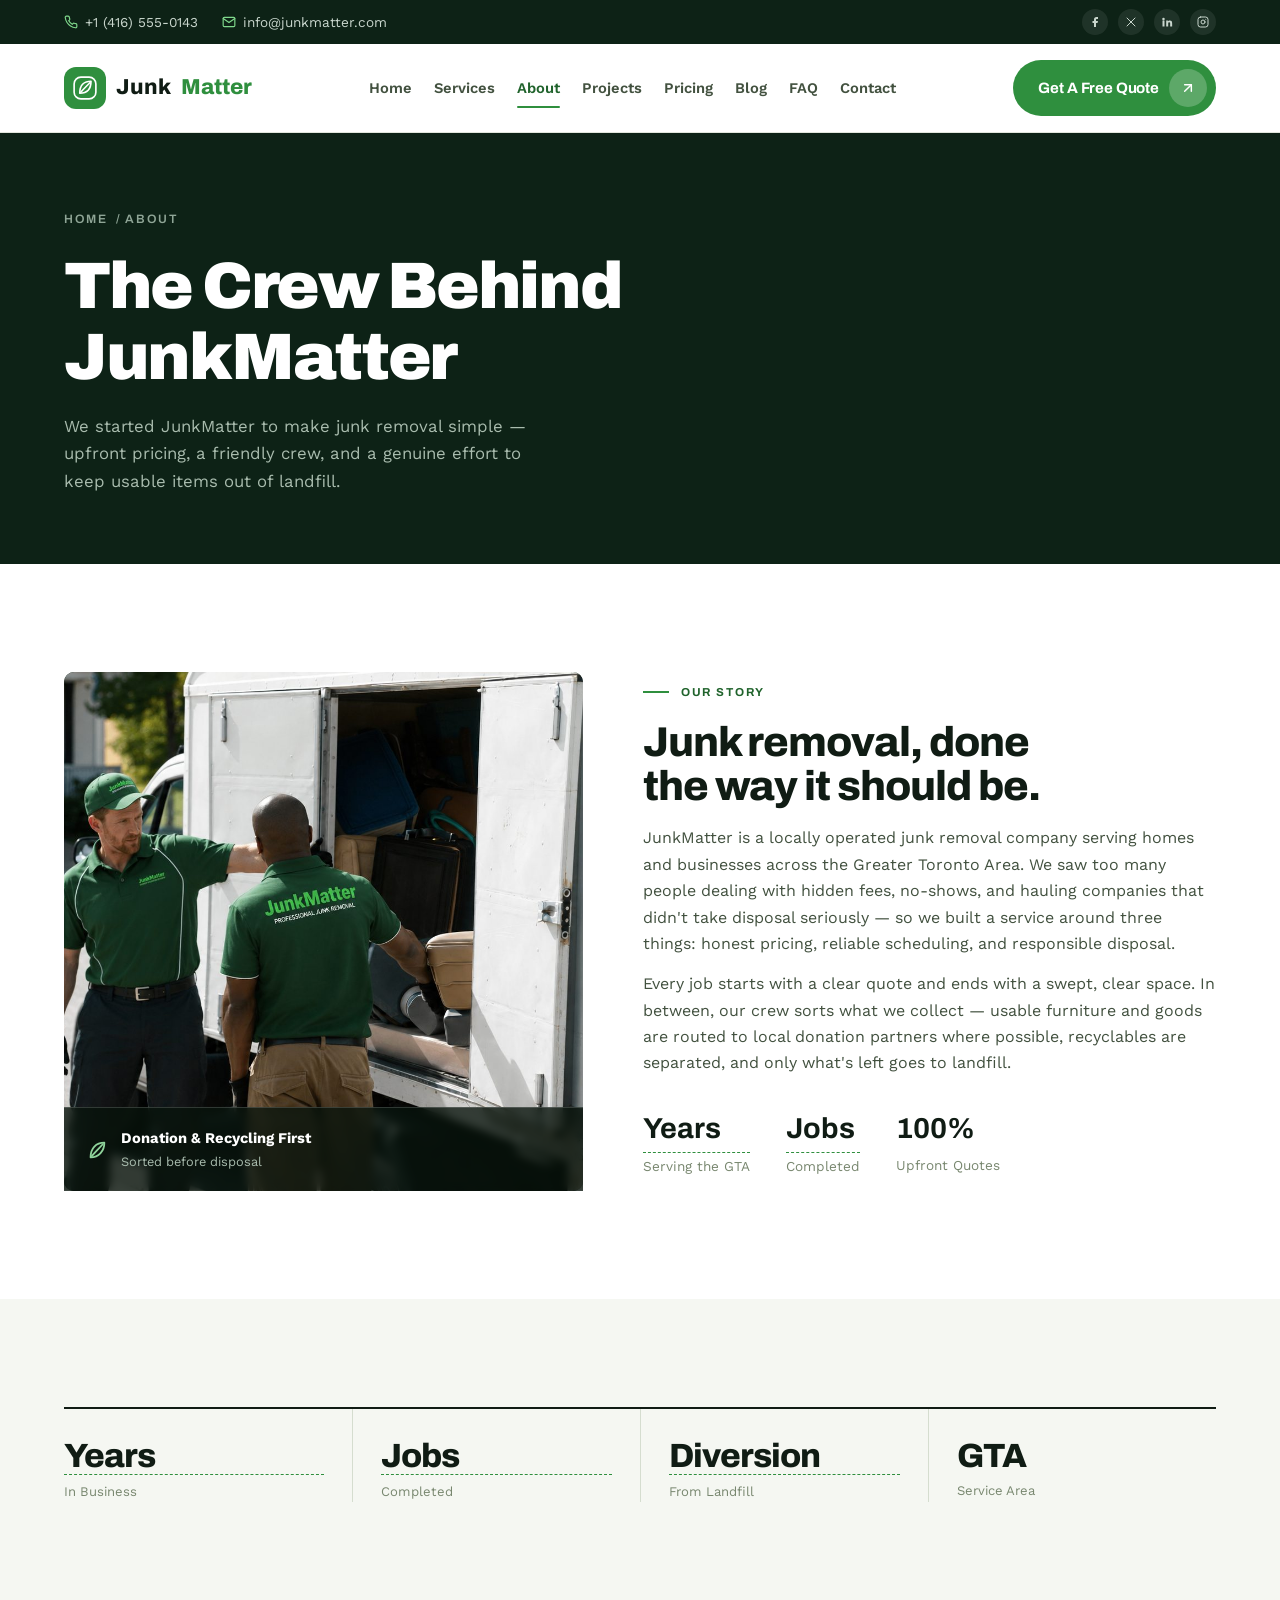
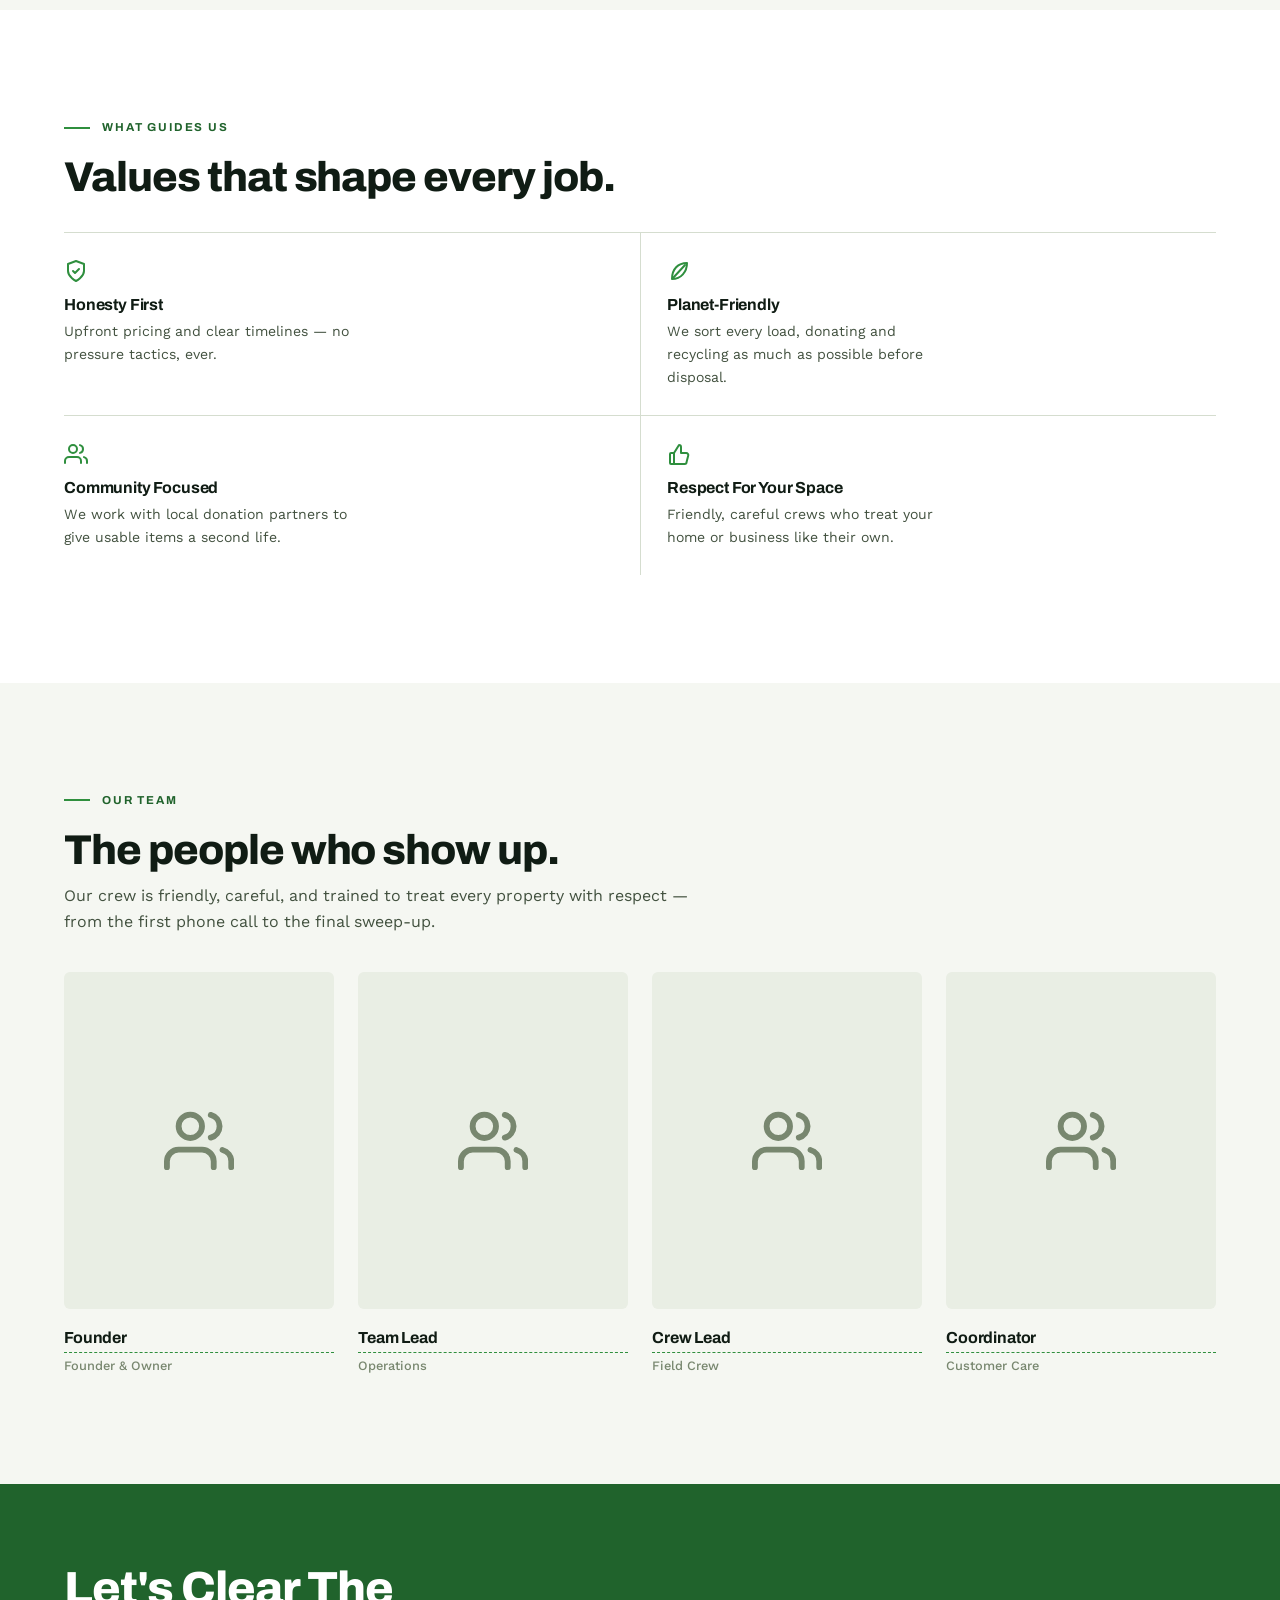
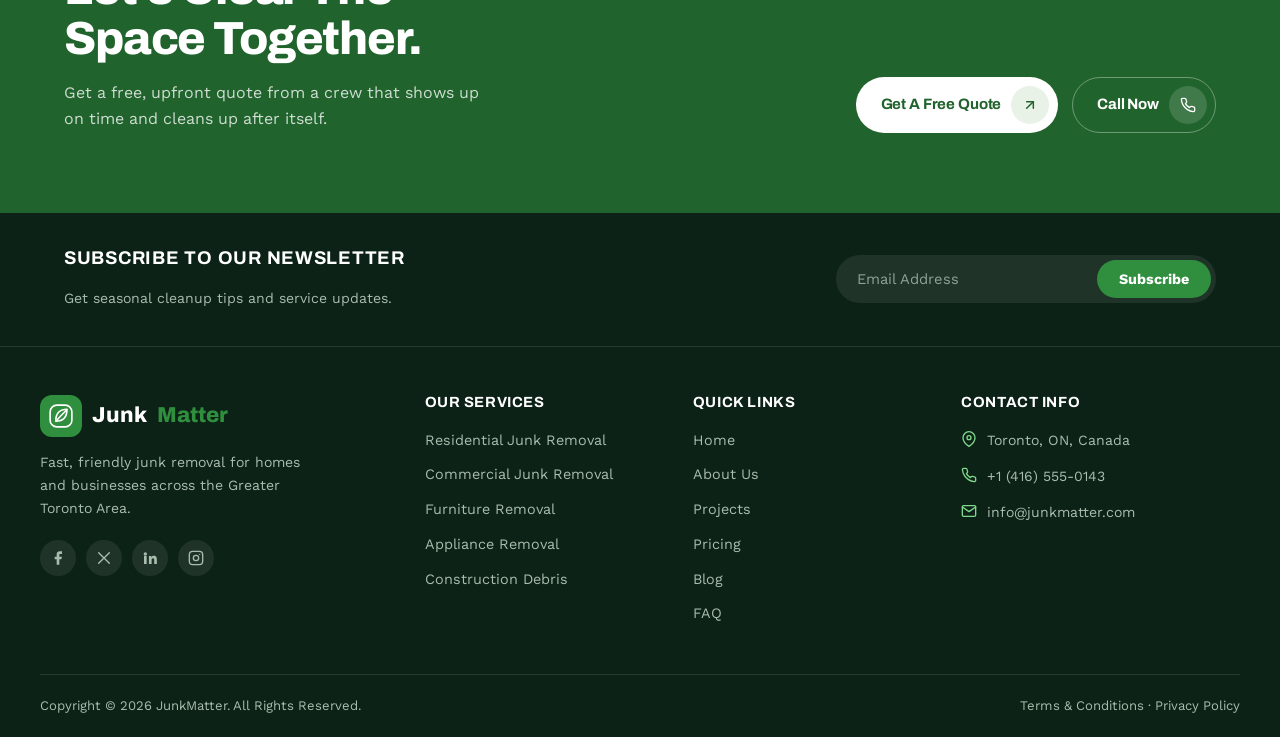
==== commit c682aa2e: "Place the two new crew photos, and promote the better hero shot Three real photographs now sit in th" ====
--- a/about.html
+++ b/about.html
@@ -102,7 +102,7 @@
 <section class="section">
   <div class="wrap about-grid">
     <div class="about-visual reveal">
-      <div class="frame"><img class="photo" src="images/about/crew.jpg" alt="The JunkMatter crew standing beside their truck" width="800" height="800" loading="lazy" decoding="async"><svg><use href="#icon-truck"/></svg></div>
+      <div class="frame"><img class="photo" src="images/about/crew.jpg" alt="JunkMatter crew members loading furniture into a branded JunkMatter truck on a residential street" width="800" height="800" loading="lazy" decoding="async"><svg><use href="#icon-truck"/></svg></div>
       <div class="float-card">
         <span class="ic"><svg><use href="#icon-leaf"/></svg></span>
         <div><b>Donation &amp; Recycling First</b><span>Sorted before disposal</span></div>
--- a/css/style.css
+++ b/css/style.css
@@ -257,8 +257,10 @@
 .about-visual{position:relative}
 .about-visual .frame{border-radius:var(--radius-lg);overflow:hidden;aspect-ratio:1/1;background:var(--green-800);display:flex;align-items:center;justify-content:center}
 .about-visual .frame svg{width:30%;height:30%;color:rgba(255,255,255,.8)}
+/* Sits over whatever photograph is dropped in, so the band carries enough
+   weight on its own rather than relying on the image behind it. */
 .about-visual .float-card{
-  position:absolute;left:0;right:0;bottom:0;background:rgba(8,20,12,.62);backdrop-filter:blur(3px);
+  position:absolute;left:0;right:0;bottom:0;background:rgba(8,20,12,.78);backdrop-filter:blur(4px);
   border-top:1px solid rgba(255,255,255,.16);padding:18px 22px;
   display:flex;gap:13px;align-items:center;
 }
@@ -584,10 +586,15 @@
 /* `has-photo` is set by js/main.js only once an image has actually
    loaded, so these treatments never apply to an empty panel. */
 .ba-split div.has-photo span.tag{background:rgba(0,0,0,.55)}
+/* Concentrated at the seam with the text panel and fading fast, so the
+   photograph's subject stays readable instead of sitting under a wash. */
 .hero-visual.has-photo::after{
   content:"";position:absolute;inset:0;z-index:1;
-  background:linear-gradient(90deg,rgba(13,34,22,.74),rgba(13,34,22,.28));
-}
+  background:linear-gradient(90deg,rgba(13,34,22,.78) 0%,rgba(13,34,22,.30) 22%,rgba(13,34,22,.06) 55%,rgba(13,34,22,.10) 100%);
+}
+/* The crew sit just right of centre in the frame, which already clears the
+   seam once the panel crops to a portrait-ish box. */
+.hero-visual .photo{object-position:54% center}
 .service-card:hover .arch-frame.has-photo,
 .blog-card:hover .thumb.has-photo{background:var(--surface-2)}
 .arch-frame.has-photo,.blog-card .thumb.has-photo{transition:none}
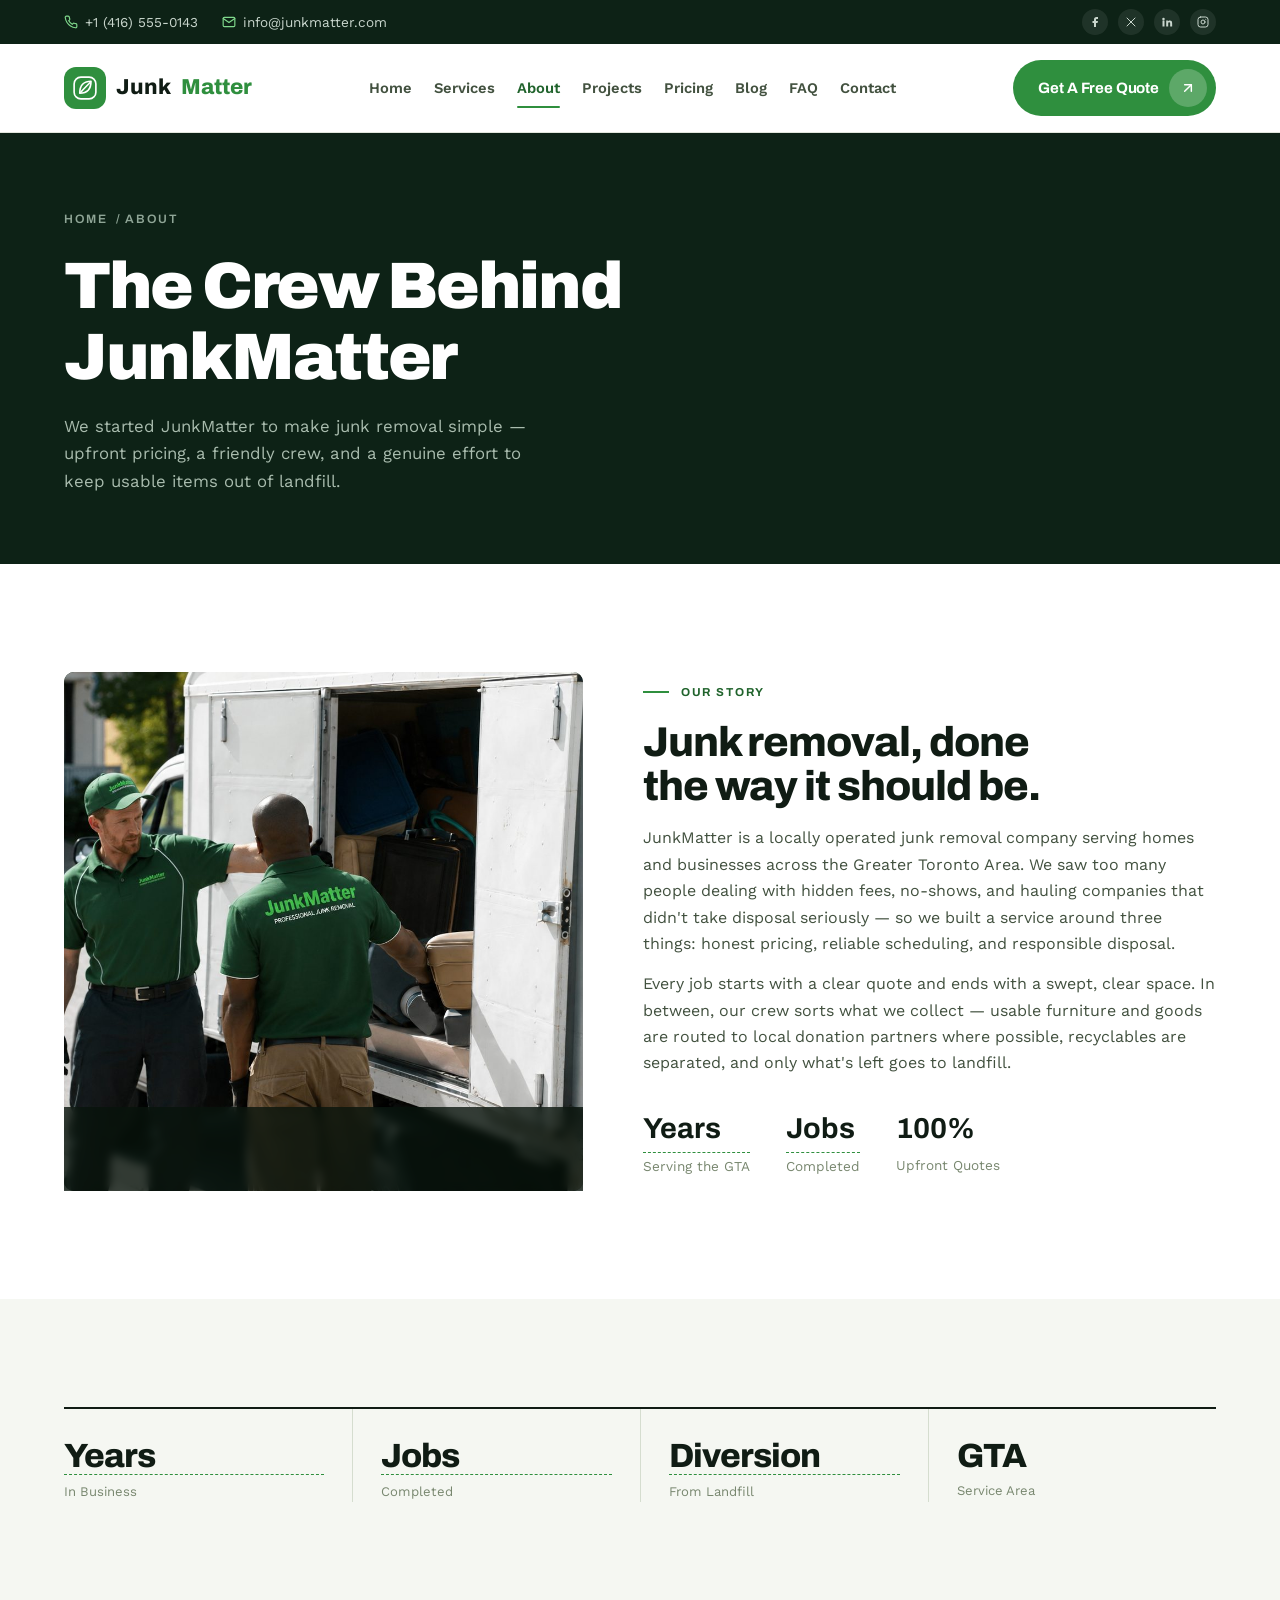
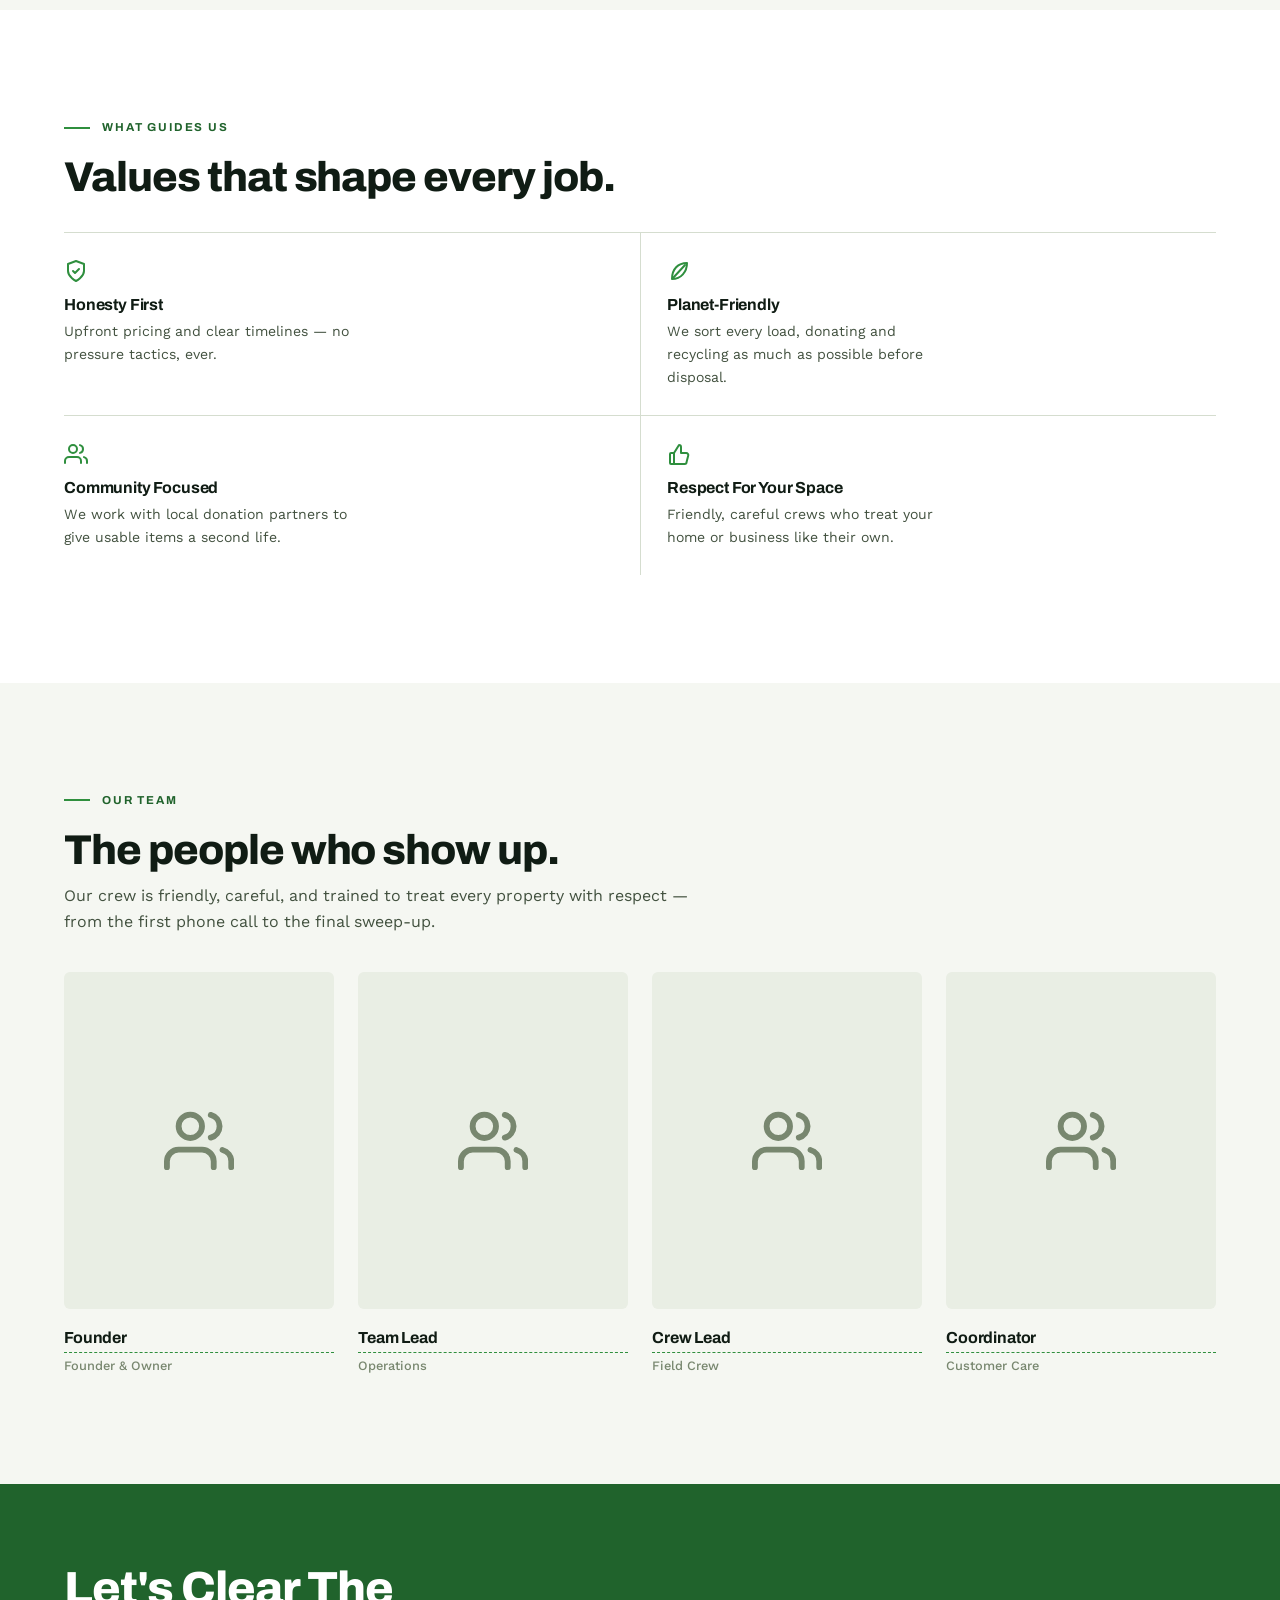
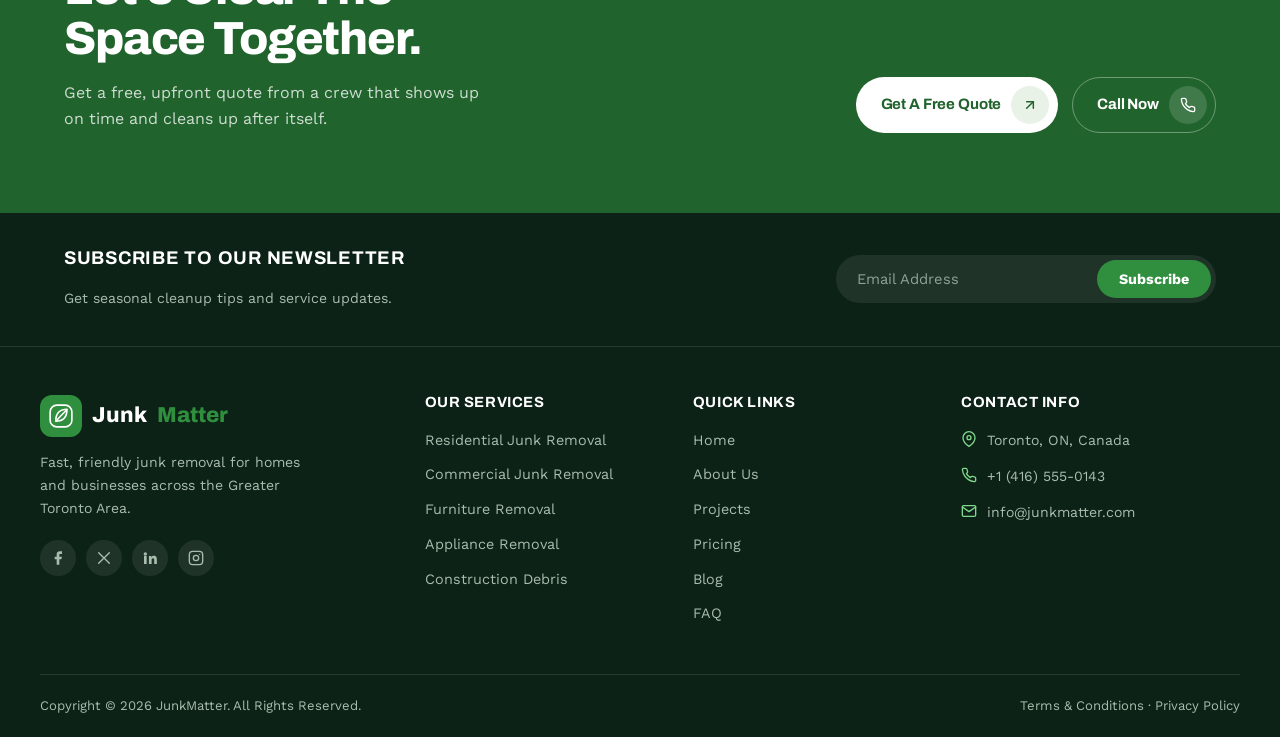
==== commit 2cd8b354: "Point social tags at the real domain, add og:url and canonical The CNAME on main sets the site up at" ====
--- a/about.html
+++ b/about.html
@@ -7,25 +7,24 @@
 <meta name="description" content="Meet JunkMatter — a local junk removal company serving the Greater Toronto Area with upfront pricing, a friendly crew, and a commitment to donating and recycling before anything goes to landfill.">
 <!-- Social sharing. images/social-banner.jpg is the marketing banner
      (logo + headline + CTA baked in) — the one place a composite
-     graphic belongs, since link previews have no layout of their own.
-     NOTE: once the domain is live, change og:image to an absolute URL
-     (https://yourdomain.com/images/social-banner.jpg) — several
-     platforms will not resolve a relative path. -->
+     graphic belongs, since link previews have no layout of their own. -->
+<meta property="og:url" content="https://www.junkmatter.com/about.html">
 <meta property="og:type" content="website">
 <meta property="og:site_name" content="JunkMatter">
 <meta property="og:title" content="About Us | JunkMatter">
 <meta property="og:description" content="Meet JunkMatter — a local junk removal company serving the Greater Toronto Area with upfront pricing, a friendly crew, and a commitment to donating and recycling before anything goes to landfill.">
-<meta property="og:image" content="images/social-banner.jpg">
+<meta property="og:image" content="https://www.junkmatter.com/images/social-banner.jpg">
 <meta property="og:image:width" content="1200">
 <meta property="og:image:height" content="630">
 <meta property="og:image:alt" content="JunkMatter — we haul, you relax. Fast, friendly junk removal.">
 <meta name="twitter:card" content="summary_large_image">
 <meta name="twitter:title" content="About Us | JunkMatter">
 <meta name="twitter:description" content="Meet JunkMatter — a local junk removal company serving the Greater Toronto Area with upfront pricing, a friendly crew, and a commitment to donating and recycling before anything goes to landfill.">
-<meta name="twitter:image" content="images/social-banner.jpg">
+<meta name="twitter:image" content="https://www.junkmatter.com/images/social-banner.jpg">
 <meta name="theme-color" content="#0d2216">
 <link rel="icon" href="images/favicon.png" sizes="any">
 <link rel="apple-touch-icon" href="images/apple-touch-icon.png">
+<link rel="canonical" href="https://www.junkmatter.com/about.html">
 <link rel="stylesheet" href="css/style.css">
 <script>document.documentElement.classList.add('js')</script>
 </head>
--- a/css/style.css
+++ b/css/style.css
@@ -317,7 +317,17 @@
 @media(max-width:900px){.project-grid{grid-template-columns:repeat(2,1fr)}}
 @media(max-width:620px){.project-grid{grid-template-columns:1fr;max-width:420px;margin:0 auto}}
 .project-card{background:none}
-.ba-split{display:flex;aspect-ratio:4/3;border-radius:var(--radius-md);overflow:hidden}
+/* Square tiles: the supplied before/after photographs are 1:1 with their
+   labels near the top edge, so a wider crop would cut them off. The
+   illustrated split uses the same ratio to keep rows even. */
+.ba-split{display:flex;aspect-ratio:1;border-radius:var(--radius-md);overflow:hidden}
+/* One photograph that already contains its own before/after split and
+   labels — the overlay tags would only duplicate them. */
+.ba-photo{
+  position:relative;overflow:hidden;aspect-ratio:1;border-radius:var(--radius-md);
+  background:var(--surface-2);display:flex;align-items:center;justify-content:center;
+}
+.ba-photo svg{width:22%;height:22%;color:var(--accent-dark)}
 .ba-split div{flex:1;display:flex;flex-direction:column;align-items:center;justify-content:center;gap:8px;color:#fff;position:relative}
 .ba-split div span.tag{position:absolute;top:10px;left:10px;font-family:var(--font-display);font-size:.7rem;letter-spacing:.05em;text-transform:uppercase;background:rgba(0,0,0,.28);padding:4px 10px;border-radius:var(--radius-pill)}
 .ba-split .before{background:repeating-linear-gradient(135deg,#6b7568,#6b7568 10px,#5c6656 10px,#5c6656 20px)}
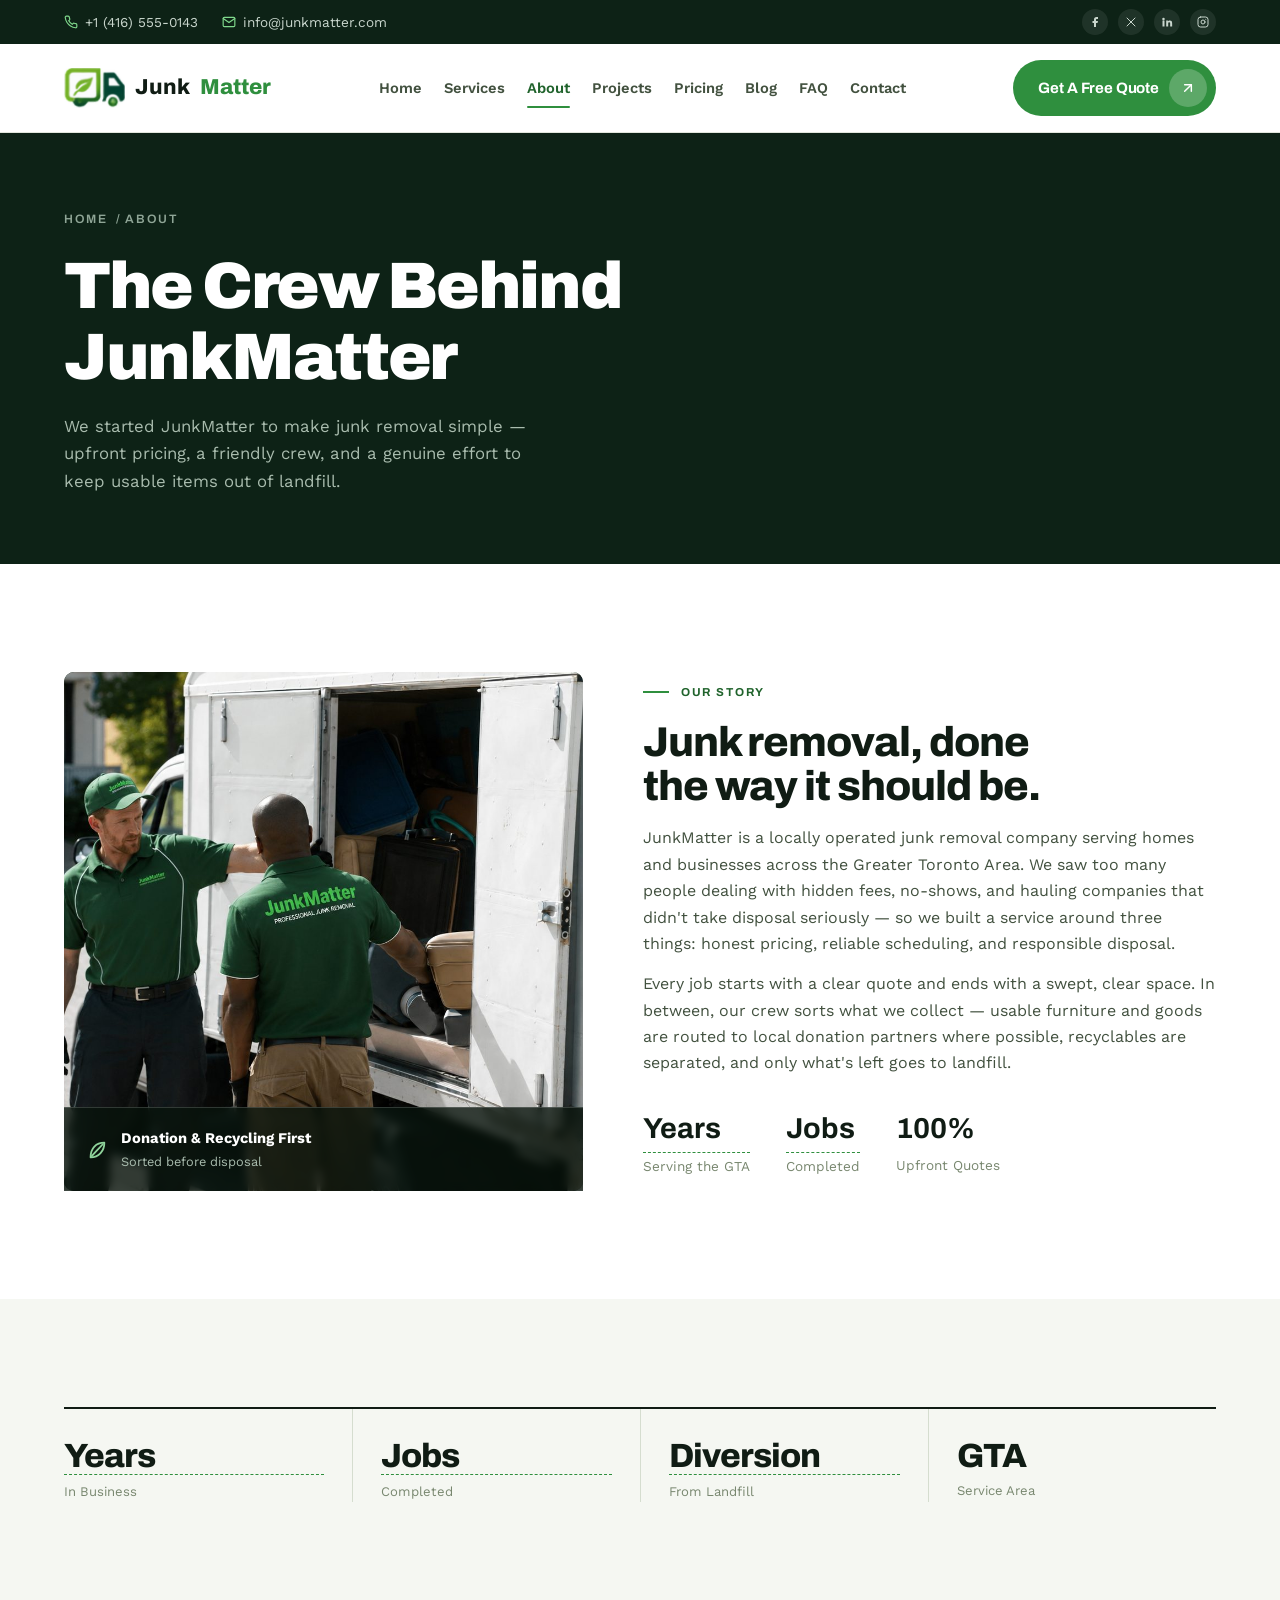
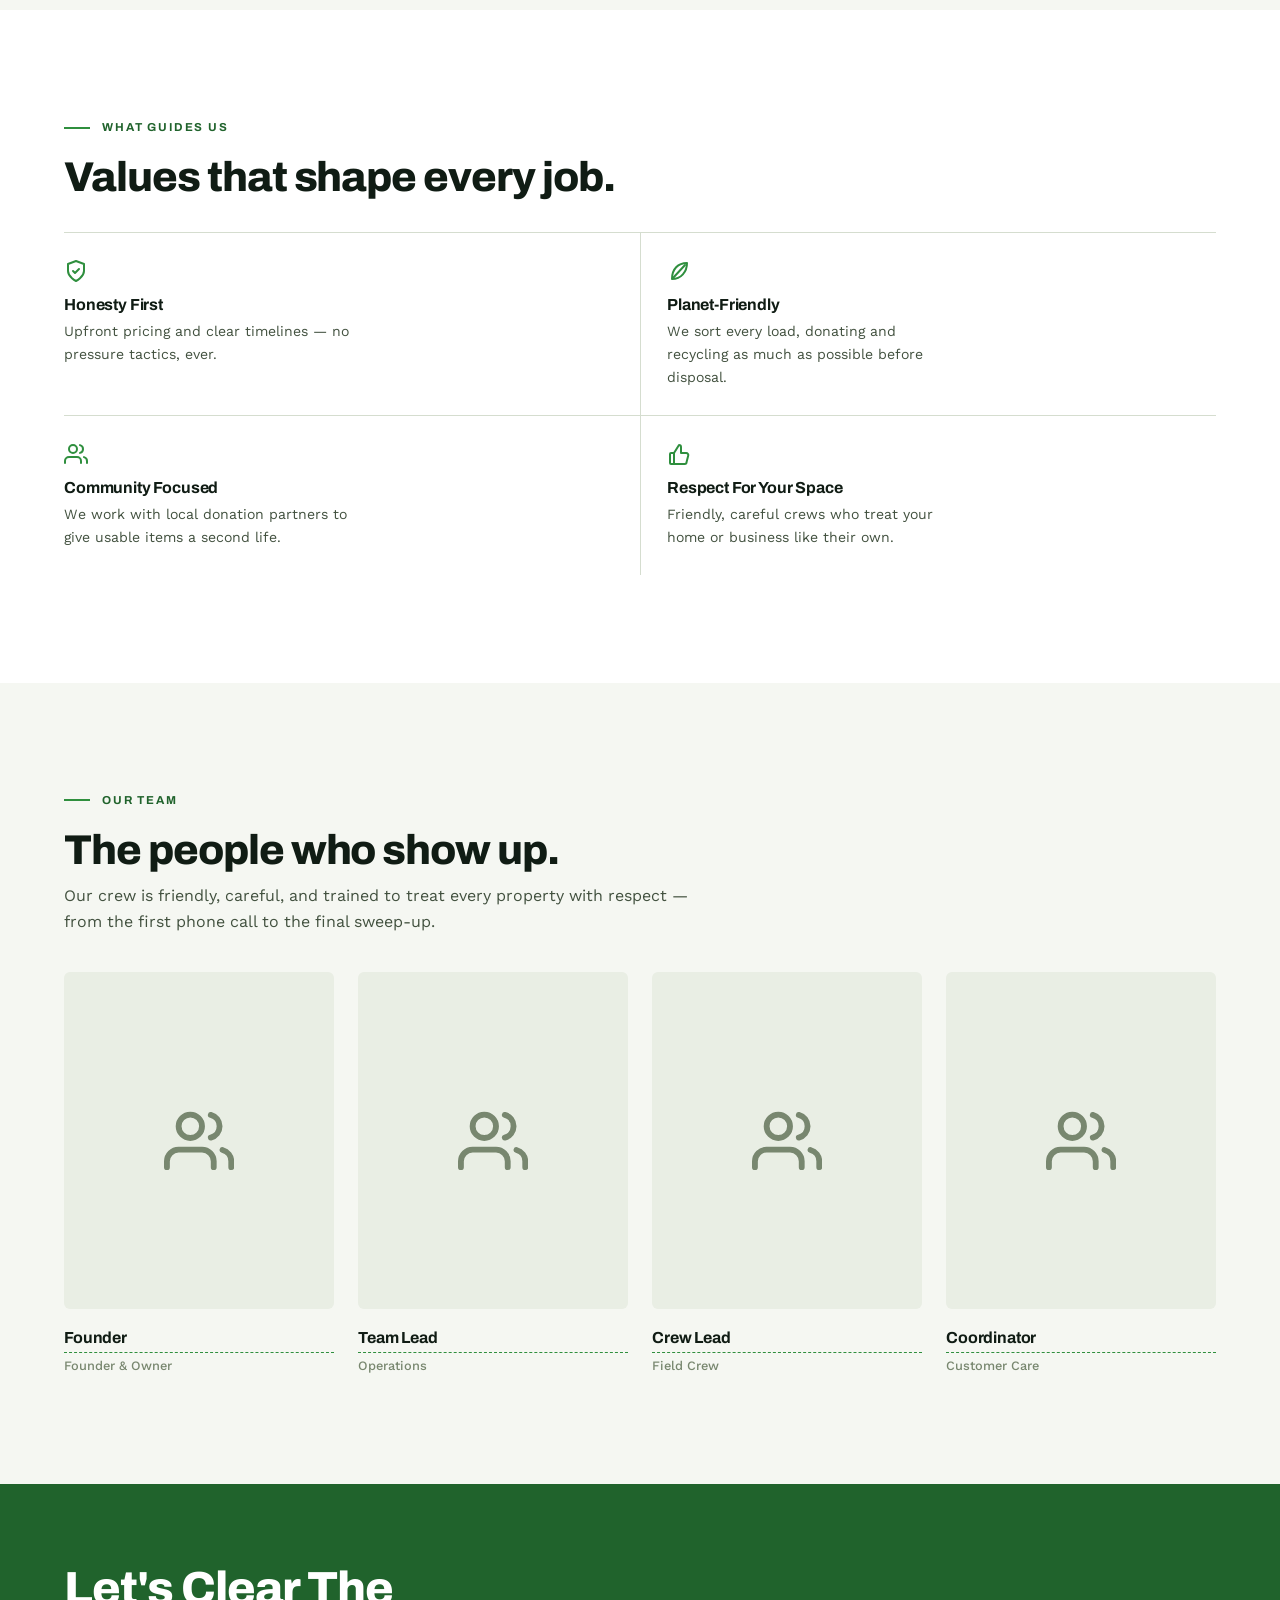
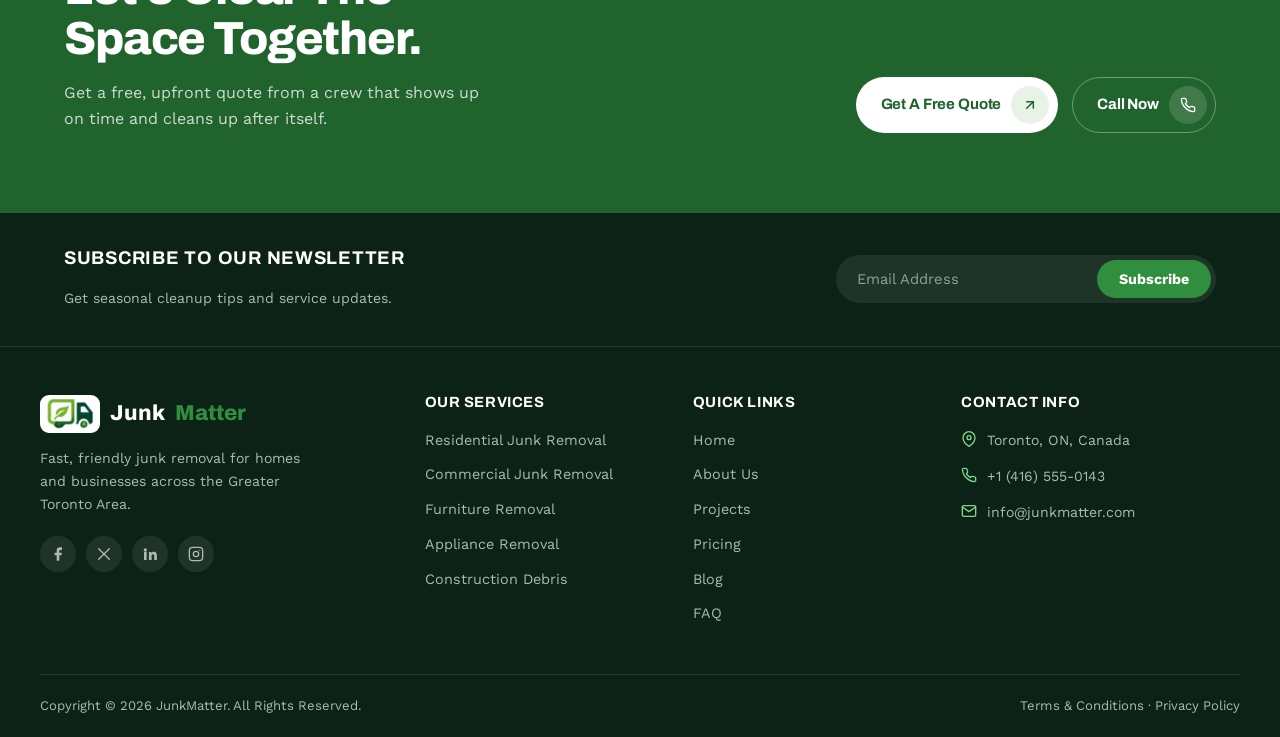
==== commit 77ed6408: "Use the supplied logo for the brand mark, favicons, and share image The logo arrived as a 195x170 PN" ====
--- a/about.html
+++ b/about.html
@@ -70,7 +70,7 @@
 <header class="site-header">
   <nav class="nav wrap">
     <a href="index.html" class="brand">
-      <span class="mark"><svg><use href="#icon-mark"/></svg></span>
+      <span class="mark"><img src="images/logo-mark.png" alt="" width="366" height="240"></span>
       Junk<span class="accent">Matter</span>
     </a>
     <div class="nav-links">
@@ -217,7 +217,7 @@
   </div>
   <div class="wrap footer-grid">
     <div class="footer-brand">
-      <a href="index.html" class="brand"><span class="mark"><svg><use href="#icon-mark"/></svg></span>Junk<span class="accent">Matter</span></a>
+      <a href="index.html" class="brand"><span class="mark"><img src="images/logo-mark.png" alt="" width="366" height="240"></span>Junk<span class="accent">Matter</span></a>
       <p>Fast, friendly junk removal for homes and businesses across the Greater Toronto Area.</p>
       <div class="footer-social">
         <a href="#" aria-label="Facebook"><svg><use href="#icon-facebook"/></svg></a>
--- a/css/style.css
+++ b/css/style.css
@@ -152,8 +152,11 @@
 .site-header{position:sticky;top:0;z-index:100;background:#fff;border-bottom:1px solid var(--border)}
 .nav{display:flex;align-items:center;justify-content:space-between;padding:16px 24px;gap:20px}
 .brand{display:flex;align-items:center;gap:10px;font-family:var(--font-display);font-weight:800;font-size:1.35rem;color:var(--ink)}
-.brand .mark{width:42px;height:42px;border-radius:12px;background:var(--accent);color:#fff;display:flex;align-items:center;justify-content:center;flex-shrink:0}
-.brand .mark svg{width:24px;height:24px}
+/* The brand mark is the truck glyph lifted from the JunkMatter logo. It is
+   green on transparent, so it sits directly on the header rather than inside
+   a coloured tile. The footer uses a reversed (white) copy of the same glyph. */
+.brand .mark{height:40px;display:flex;align-items:center;flex-shrink:0}
+.brand .mark img{height:40px;width:auto;display:block}
 .brand .accent{color:var(--accent)}
 .nav-links{display:flex;gap:22px;align-items:center}
 .nav-links a{font-weight:600;font-size:.92rem;color:var(--ink-soft);position:relative;padding:6px 0;white-space:nowrap}
@@ -528,6 +531,10 @@
 @media(max-width:900px){.footer-grid{grid-template-columns:1fr 1fr}}
 @media(max-width:560px){.footer-grid{grid-template-columns:1fr}}
 .footer-brand .brand{color:#fff}
+/* The logo has no reversed variant and its darker greens vanish against the
+   footer, so the mark sits on a white tile here rather than being recoloured. */
+.footer-brand .brand .mark{background:#fff;border-radius:9px;padding:4px 7px;height:auto}
+.footer-brand .brand .mark img{height:30px}
 .footer-brand p{margin-top:14px;font-size:.88rem;max-width:280px}
 .footer-social{display:flex;gap:10px;margin-top:20px}
 .footer-social a{width:36px;height:36px;border-radius:50%;background:rgba(255,255,255,.08);display:flex;align-items:center;justify-content:center}
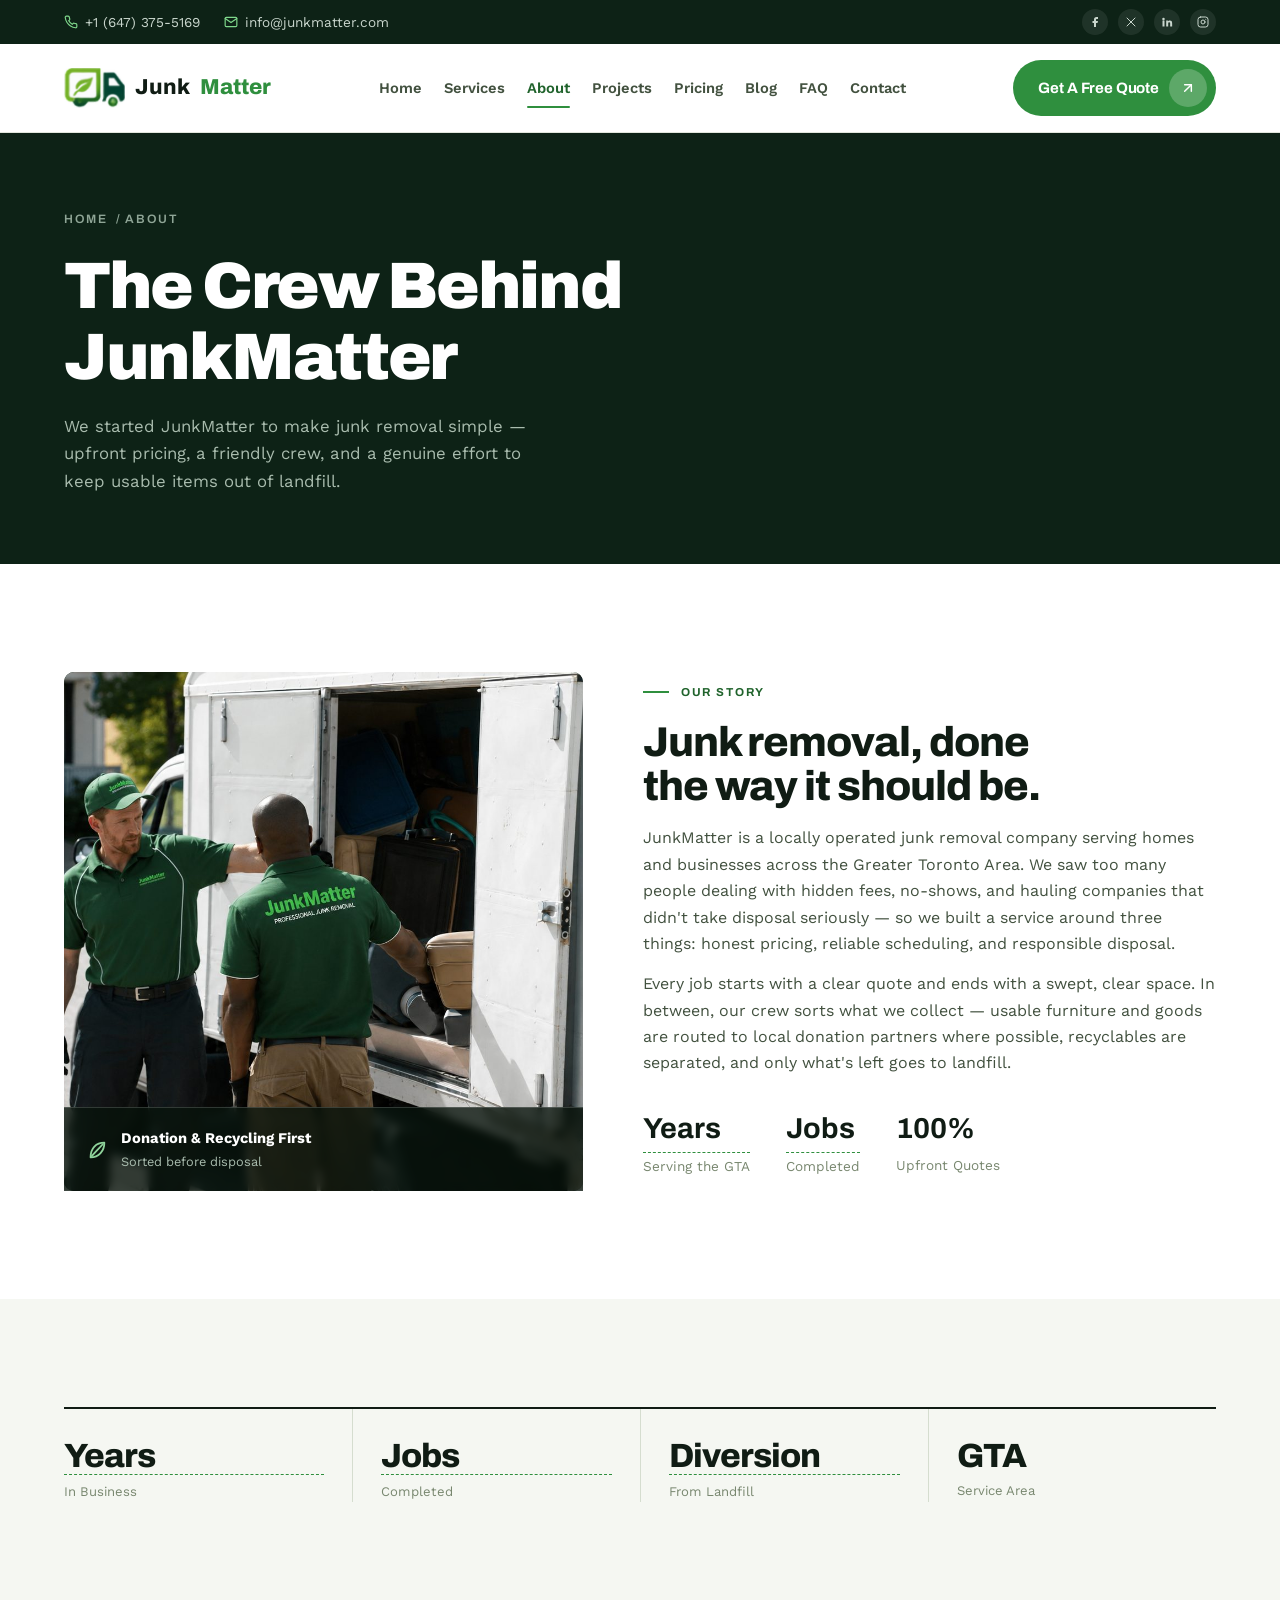
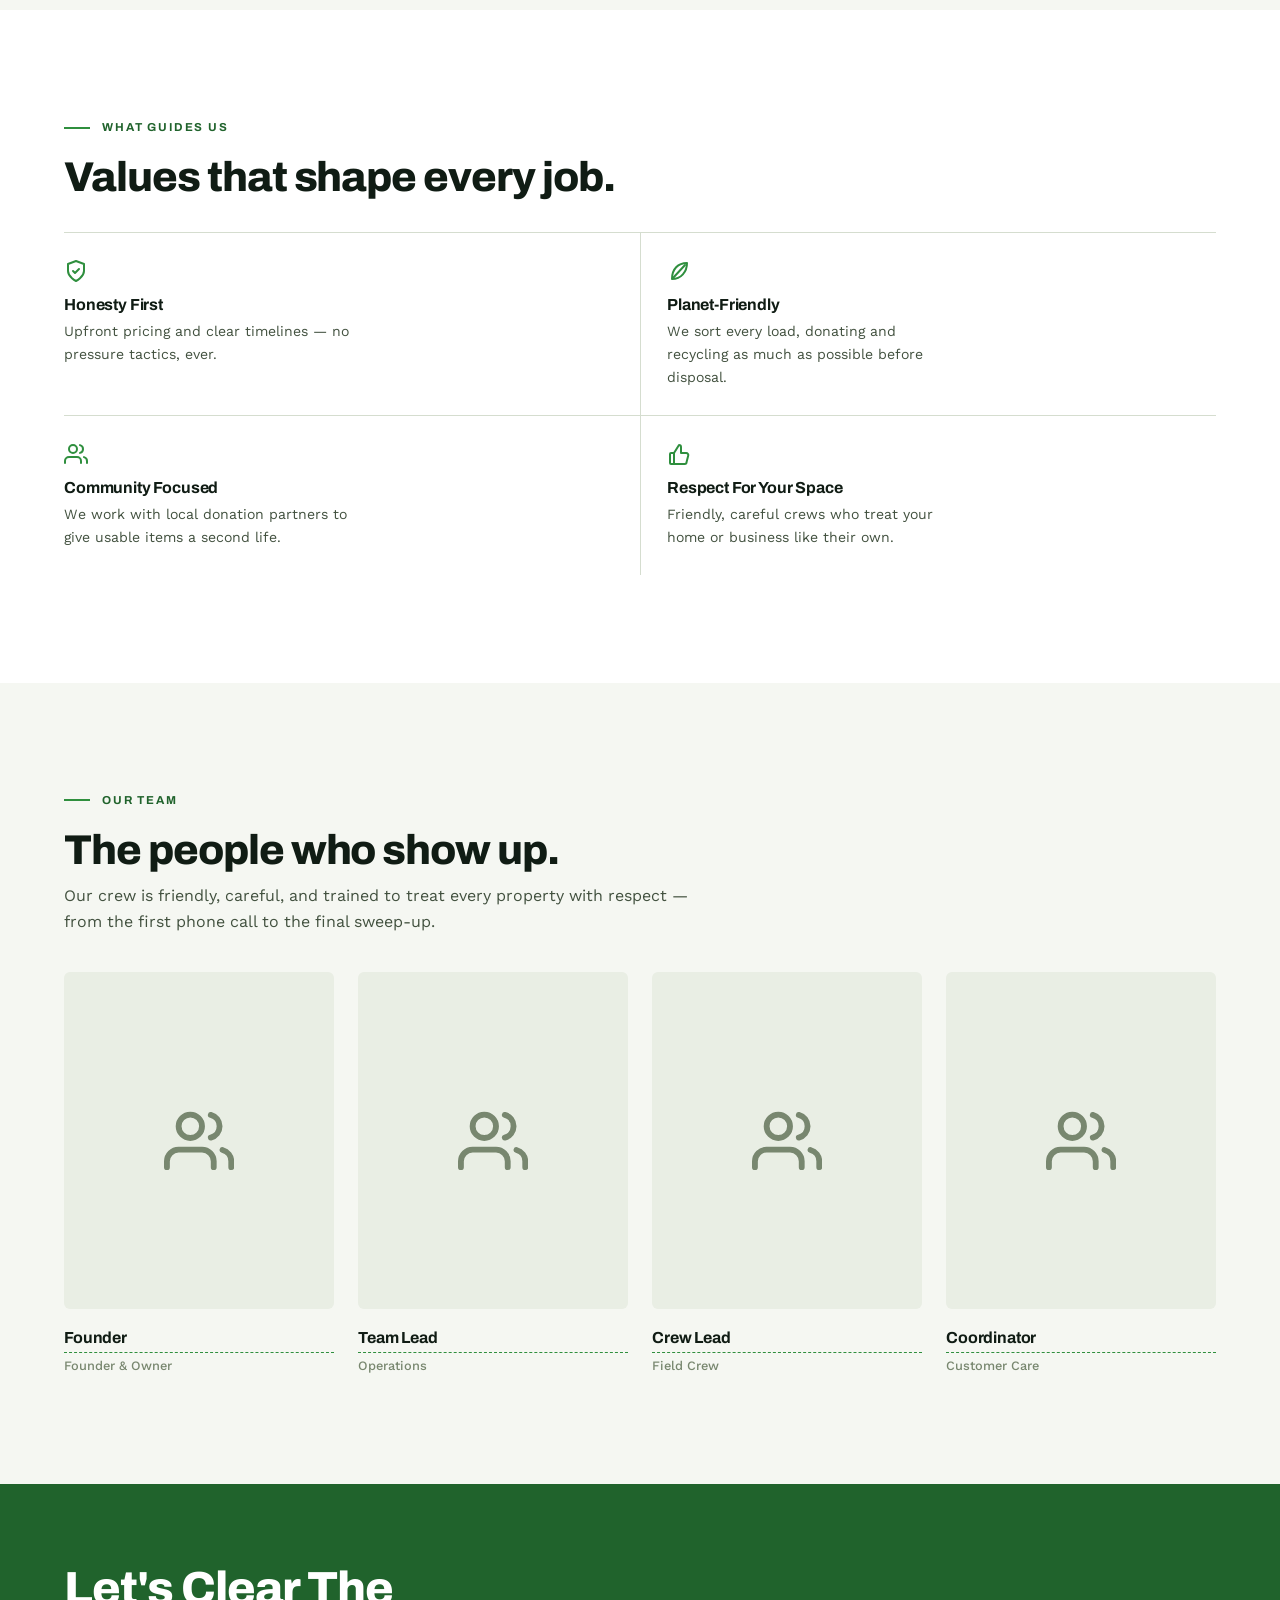
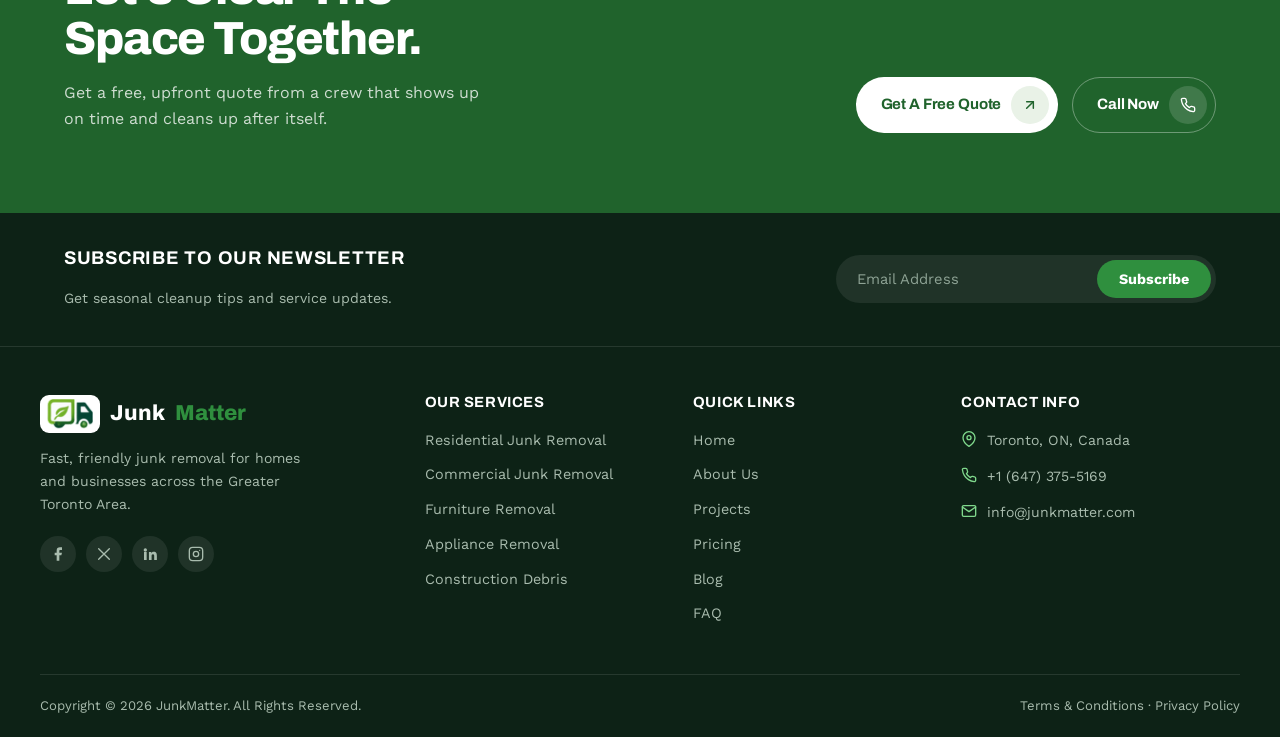
==== commit 7702892b: "Replace the placeholder phone number with the real one Swaps the 416-555-0143 placeholder for 647-37" ====
--- a/about.html
+++ b/about.html
@@ -25,7 +25,7 @@
 <link rel="icon" href="images/favicon.png" sizes="any">
 <link rel="apple-touch-icon" href="images/apple-touch-icon.png">
 <link rel="canonical" href="https://www.junkmatter.com/about.html">
-<link rel="stylesheet" href="css/style.css">
+<link rel="stylesheet" href="css/style.css?v=54eb5e93">
 <script>document.documentElement.classList.add('js')</script>
 </head>
 <body>
@@ -55,7 +55,7 @@
 <div class="topbar">
   <div class="wrap">
     <div class="topbar-left">
-      <a href="tel:14165550143"><svg><use href="#icon-phone"/></svg> +1 (416) 555-0143</a>
+      <a href="tel:16473755169"><svg><use href="#icon-phone"/></svg> +1 (647) 375-5169</a>
       <a href="mailto:info@junkmatter.com"><svg><use href="#icon-mail"/></svg> info@junkmatter.com</a>
     </div>
     <div class="topbar-social">
@@ -197,7 +197,7 @@
     <p>Get a free, upfront quote from a crew that shows up on time and cleans up after itself.</p>
     <div class="row">
       <a href="contact.html" class="btn btn-white"><span class="label">Get A Free Quote</span><span class="ic"><svg><use href="#icon-arrow-up-right"/></svg></span></a>
-      <a href="tel:14165550143" class="btn btn-outline-light"><span class="label">Call Now</span><span class="ic"><svg><use href="#icon-phone"/></svg></span></a>
+      <a href="tel:16473755169" class="btn btn-outline-light"><span class="label">Call Now</span><span class="ic"><svg><use href="#icon-phone"/></svg></span></a>
     </div>
   </div>
 </section>
@@ -251,7 +251,7 @@
       <h4>Contact Info</h4>
       <ul class="footer-contact">
         <li><svg><use href="#icon-map-pin"/></svg> Toronto, ON, Canada</li>
-        <li><svg><use href="#icon-phone"/></svg> <a href="tel:14165550143">+1 (416) 555-0143</a></li>
+        <li><svg><use href="#icon-phone"/></svg> <a href="tel:16473755169">+1 (647) 375-5169</a></li>
         <li><svg><use href="#icon-mail"/></svg> <a href="mailto:info@junkmatter.com">info@junkmatter.com</a></li>
       </ul>
     </div>
@@ -264,11 +264,11 @@
 
 <div class="mobile-call-bar">
   <span>Need junk gone today?</span>
-  <a href="tel:14165550143"><svg><use href="#icon-phone"/></svg> Call Now</a>
+  <a href="tel:16473755169"><svg><use href="#icon-phone"/></svg> Call Now</a>
 </div>
 
 <button class="back-top" aria-label="Back to top"><svg style="transform:rotate(-90deg)"><use href="#icon-arrow-right"/></svg></button>
 
-<script src="js/main.js"></script>
+<script src="js/main.js?v=ecc034a5"></script>
 </body>
 </html>
--- a/css/style.css
+++ b/css/style.css
@@ -55,7 +55,12 @@
   line-height:1.65;
   -webkit-font-smoothing:antialiased;
 }
+/* height:auto keeps an image's aspect ratio from its width/height attributes.
+   Without it, an image whose width is constrained by a parent keeps its full
+   intrinsic height and stretches. Anything needing a fixed height (.photo)
+   overrides this with a class selector. */
 img,svg{max-width:100%;display:block}
+img{height:auto}
 a{color:inherit;text-decoration:none}
 ul{list-style:none}
 button{font-family:inherit;cursor:pointer;border:none;background:none}
@@ -175,6 +180,12 @@
   .nav-links.open{right:0}
   .nav-toggle{display:flex}
   body.nav-open::before{content:"";position:fixed;inset:0;background:rgba(15,40,24,.5);z-index:190}
+  /* .site-header is sticky with a z-index, so it opens a stacking context and
+     the drawer's z-index is resolved inside it — leaving the whole drawer at
+     the header's level, underneath the scrim. Lifting the header above the
+     scrim while the menu is open is what actually puts the links on top. */
+  body.nav-open .site-header{z-index:200}
+  body.nav-open{overflow:hidden}
 }
 @media(max-width:520px){.nav-cta .btn-solid span.label{display:none}.nav-cta .btn-solid{padding:8px}}
 
@@ -402,34 +413,16 @@
 .faq-cta p{font-size:.88rem;margin-bottom:14px}
 
 /* Quote / contact form */
-.form-card{background:#fff;border:1px solid var(--border);border-radius:var(--radius-lg);padding:38px}
-@media(max-width:560px){.form-card{padding:26px 22px}}
-.form-row{display:grid;grid-template-columns:1fr 1fr;gap:18px;margin-bottom:18px}
-@media(max-width:560px){.form-row{grid-template-columns:1fr}}
-.field{display:flex;flex-direction:column;gap:8px;margin-bottom:18px}
-.field label{font-size:.86rem;font-weight:700;color:var(--ink)}
-.field input,.field select,.field textarea{
-  padding:13px 16px;border:1.5px solid var(--border);border-radius:var(--radius-sm);background:var(--surface);
-  transition:border-color var(--transition),background var(--transition);
-}
-.field input:focus,.field select:focus,.field textarea:focus{outline:none;border-color:var(--accent);background:#fff}
-.field textarea{resize:vertical;min-height:110px}
-.field-upload{
-  border:1.5px dashed var(--border);border-radius:var(--radius-sm);padding:22px;text-align:center;background:var(--surface);
-  cursor:pointer;transition:border-color var(--transition),background var(--transition);
-}
-.field-upload:hover,.field-upload.drag{border-color:var(--accent);background:var(--accent-light)}
-.field-upload svg{width:26px;height:26px;color:var(--accent-dark);margin:0 auto 10px}
-.field-upload .hint{font-size:.8rem;color:var(--muted);margin-top:4px}
-.field-upload input[type=file]{display:none}
-.upload-list{display:flex;flex-wrap:wrap;gap:8px;margin-top:12px}
-.upload-list span{background:var(--accent-light);color:var(--accent-dark);font-size:.78rem;font-weight:600;padding:5px 12px;border-radius:var(--radius-pill)}
-.form-success{
-  display:none;align-items:center;gap:12px;background:var(--accent-light);border:1px solid var(--accent);
-  color:var(--accent-dark);padding:16px 18px;border-radius:var(--radius-sm);margin-bottom:20px;font-weight:600;font-size:.92rem;
-}
-.form-success.show{display:flex}
-.form-success svg{width:22px;height:22px;flex-shrink:0}
+/* The quote form is a Zoho Forms embed (Canadian data centre), so its fields
+   are styled by Zoho, not here. Only the frame around the iframe is ours.
+   A fixed height is used because the iframe is cross-origin and cannot report
+   its own content height; it is generous so the form never scrolls inside
+   itself, which is miserable on a phone. */
+.zoho-form{background:#fff;border:1px solid var(--border);border-radius:var(--radius-lg);padding:10px}
+.zoho-form iframe{width:100%;height:1180px;border:0;display:block;background:#fff;border-radius:var(--radius-md)}
+@media(max-width:720px){.zoho-form{padding:6px}.zoho-form iframe{height:1460px}}
+.zoho-fallback{font-size:.84rem;color:var(--muted);text-align:center;padding:14px 10px 6px;margin:0}
+.zoho-fallback a{color:var(--accent-dark);font-weight:600;text-decoration:underline}
 
 /* Info panel (contact page) */
 .contact-grid{display:grid;grid-template-columns:.8fr 1.2fr;gap:44px;align-items:flex-start}
